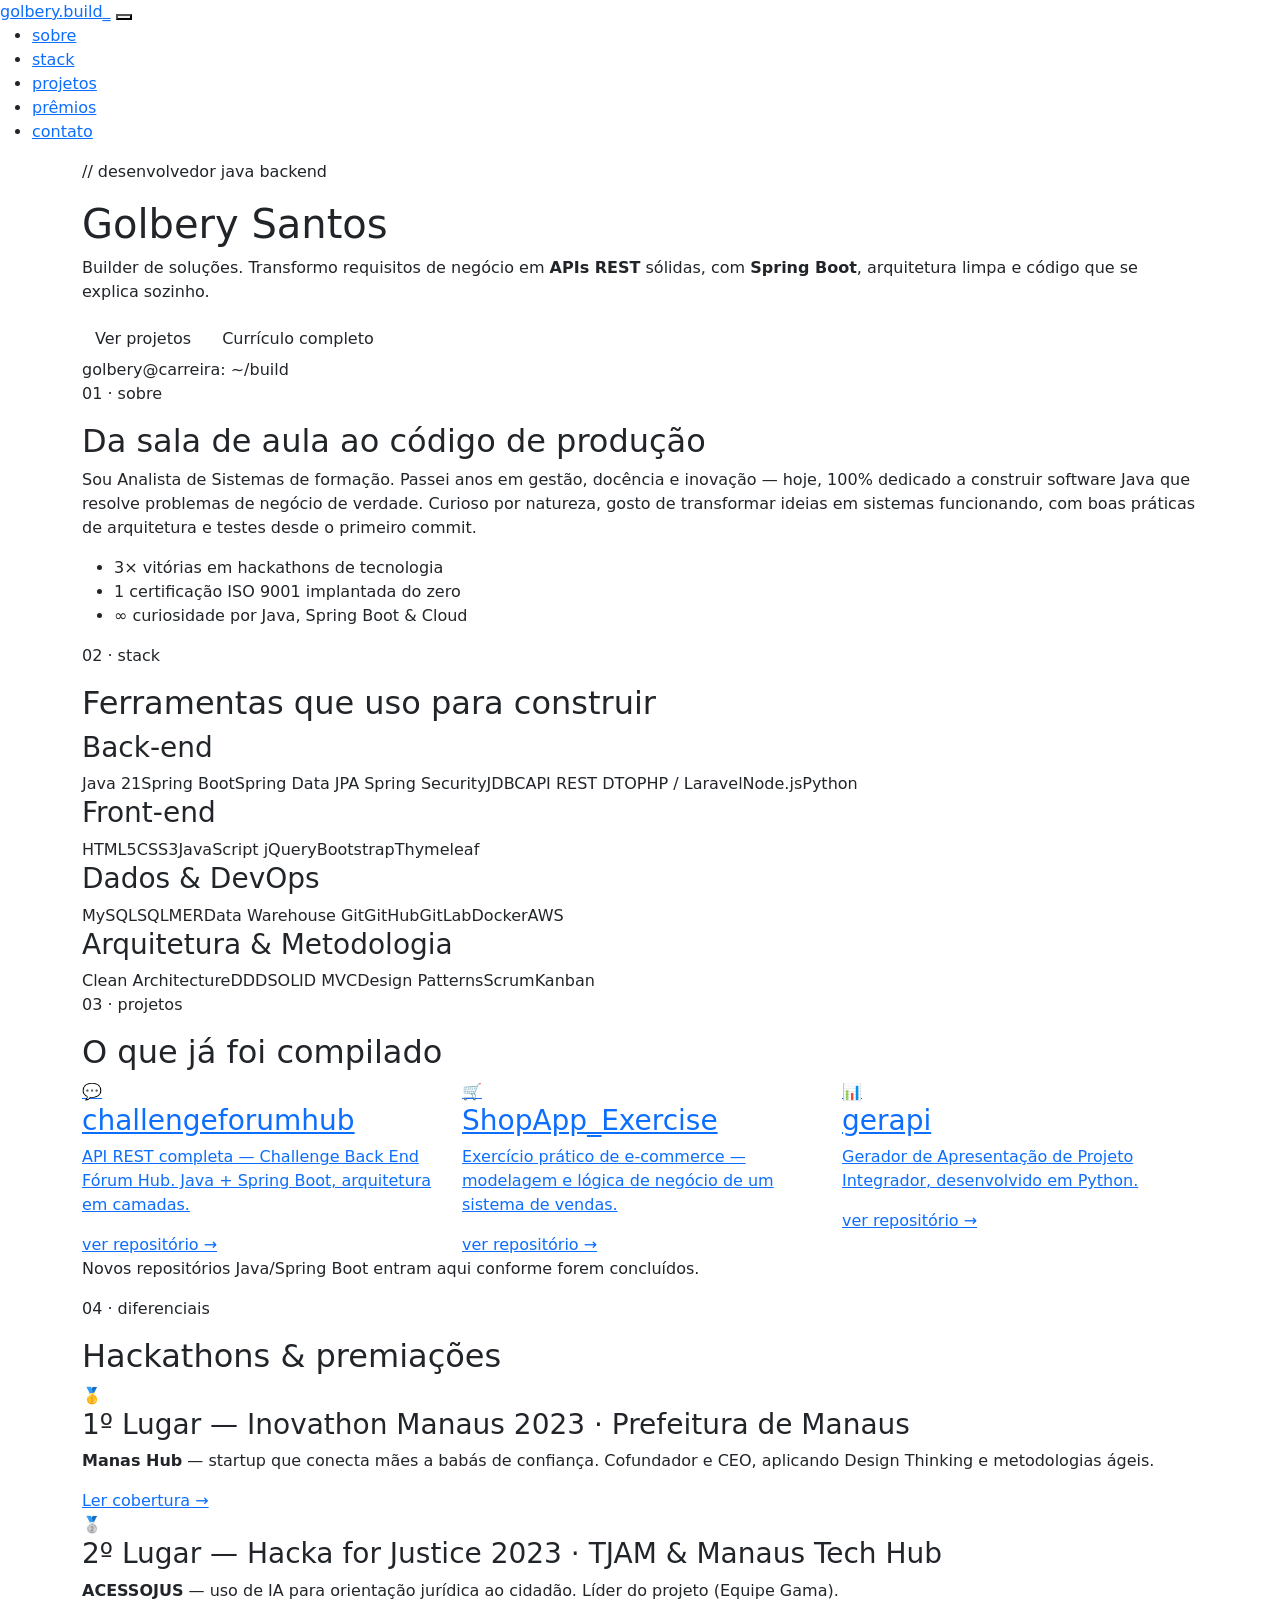
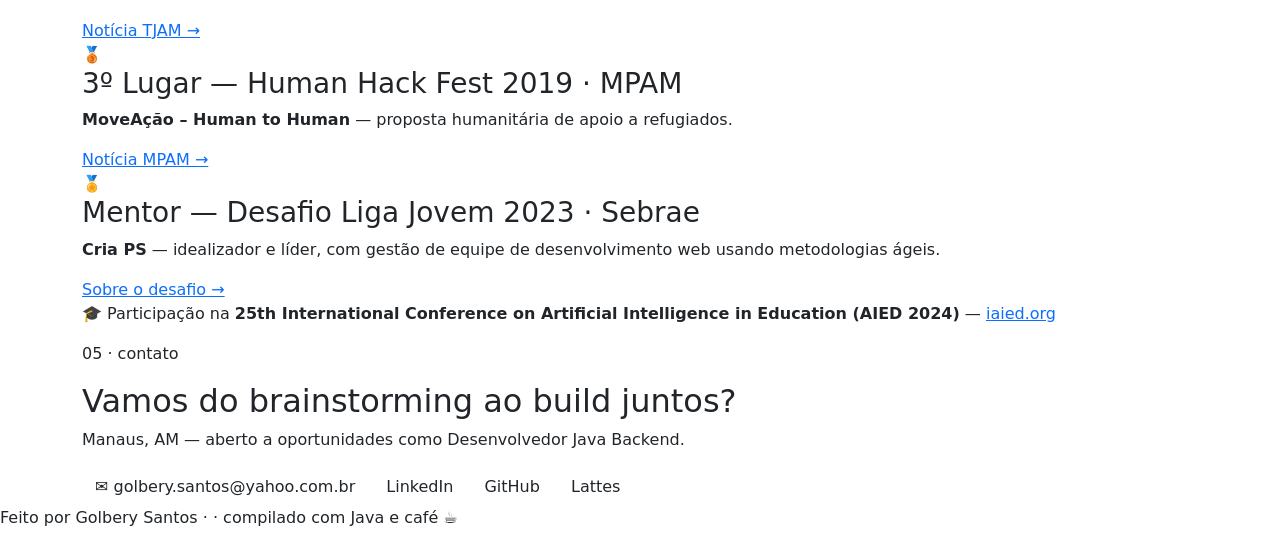
==== index.html @ abbe6d3f "feat: aprimoramento da  index" ====
<!DOCTYPE html>
<html lang="pt-BR">
<head>
<meta charset="UTF-8">
<meta name="viewport" content="width=device-width, initial-scale=1.0">
<title>Golbery Santos — Desenvolvedor Java Backend</title>
<meta name="description" content="Portfólio de Golbery Santos, Desenvolvedor Java Backend. Spring Boot, APIs REST, Clean Architecture, DDD.">

<!-- Fonts -->
<link rel="preconnect" href="https://fonts.googleapis.com">
<link rel="preconnect" href="https://fonts.gstatic.com" crossorigin>
<link href="https://fonts.googleapis.com/css2?family=JetBrains+Mono:wght@400;500;700;800&family=Inter:wght@400;500;600;700&display=swap" rel="stylesheet">

<!-- Bootstrap (grid + utilities) -->
<link href="https://cdn.jsdelivr.net/npm/bootstrap@5.3.8/dist/css/bootstrap.min.css" rel="stylesheet" integrity="sha384-sRIl4kxILFvY47J16cr9ZwB07vP4J8+LH7qKQnuqkuIAvNWLzeN8tE5YBujZqJLB" crossorigin="anonymous">

<!-- Estilo próprio -->
<link rel="stylesheet" href="static/css/style.css">
</head>
<body>

<!-- ===== NAV ===== -->
<nav class="site-nav" id="siteNav">
  <div class="nav-inner">
    <a href="#top" class="nav-brand">golbery<span class="dot">.</span>build<span class="cursor">_</span></a>
    <button class="nav-toggle" id="navToggle" aria-label="Abrir menu">
      <span></span><span></span><span></span>
    </button>
    <ul class="nav-links" id="navLinks">
      <li><a href="#sobre">sobre</a></li>
      <li><a href="#stack">stack</a></li>
      <li><a href="#projetos">projetos</a></li>
      <li><a href="#premios">prêmios</a></li>
      <li><a href="#contato" class="nav-cta">contato</a></li>
    </ul>
  </div>
</nav>

<!-- ===== HERO ===== -->
<header class="hero" id="top">
  <div class="blueprint-grid" aria-hidden="true"></div>
  <div class="container hero-inner">
    <div class="hero-text">
      <p class="eyebrow">// desenvolvedor java backend</p>
      <h1>Golbery Santos</h1>
      <p class="hero-sub">Builder de soluções. Transformo requisitos de negócio em <strong>APIs REST</strong> sólidas, com <strong>Spring Boot</strong>, arquitetura limpa e código que se explica sozinho.</p>
      <div class="hero-actions">
        <a href="#projetos" class="btn btn-accent">Ver projetos</a>
        <a href="README.md" class="btn btn-outline">Currículo completo</a>
      </div>
    </div>

    <div class="terminal" role="img" aria-label="Terminal simulando o build do currículo de Golbery">
      <div class="terminal-bar">
        <span class="tdot r"></span><span class="tdot y"></span><span class="tdot g"></span>
        <span class="terminal-title">golbery@carreira: ~/build</span>
      </div>
      <div class="terminal-body" id="terminalBody"></div>
    </div>
  </div>
</header>

<main>

  <!-- ===== SOBRE ===== -->
  <section class="section" id="sobre">
    <div class="container">
      <p class="section-label">01 · sobre</p>
      <h2 class="section-title">Da sala de aula ao <span class="accent">código de produção</span></h2>
      <div class="about-grid">
        <p class="about-text">
          Sou Analista de Sistemas de formação. Passei anos em gestão, docência e inovação — hoje, 100% dedicado a construir software Java que resolve problemas de negócio de verdade. Curioso por natureza, gosto de transformar ideias em sistemas funcionando, com boas práticas de arquitetura e testes desde o primeiro commit.
        </p>
        <ul class="about-facts">
          <li><span class="fact-num">3×</span> vitórias em hackathons de tecnologia</li>
          <li><span class="fact-num">1</span> certificação ISO 9001 implantada do zero</li>
          <li><span class="fact-num">∞</span> curiosidade por Java, Spring Boot &amp; Cloud</li>
        </ul>
      </div>
    </div>
  </section>

  <!-- ===== STACK ===== -->
  <section class="section section-alt" id="stack">
    <div class="container">
      <p class="section-label">02 · stack</p>
      <h2 class="section-title">Ferramentas que uso para <span class="accent">construir</span></h2>

      <div class="stack-group">
        <h3>Back-end</h3>
        <div class="chip-row">
          <span class="chip">Java 21</span><span class="chip">Spring Boot</span><span class="chip">Spring Data JPA</span>
          <span class="chip">Spring Security</span><span class="chip">JDBC</span><span class="chip">API REST</span>
          <span class="chip">DTO</span><span class="chip">PHP / Laravel</span><span class="chip">Node.js</span><span class="chip">Python</span>
        </div>
      </div>
      <div class="stack-group">
        <h3>Front-end</h3>
        <div class="chip-row">
          <span class="chip">HTML5</span><span class="chip">CSS3</span><span class="chip">JavaScript</span>
          <span class="chip">jQuery</span><span class="chip">Bootstrap</span><span class="chip">Thymeleaf</span>
        </div>
      </div>
      <div class="stack-group">
        <h3>Dados &amp; DevOps</h3>
        <div class="chip-row">
          <span class="chip">MySQL</span><span class="chip">SQL</span><span class="chip">MER</span><span class="chip">Data Warehouse</span>
          <span class="chip">Git</span><span class="chip">GitHub</span><span class="chip">GitLab</span><span class="chip">Docker</span><span class="chip">AWS</span>
        </div>
      </div>
      <div class="stack-group">
        <h3>Arquitetura &amp; Metodologia</h3>
        <div class="chip-row">
          <span class="chip">Clean Architecture</span><span class="chip">DDD</span><span class="chip">SOLID</span>
          <span class="chip">MVC</span><span class="chip">Design Patterns</span><span class="chip">Scrum</span><span class="chip">Kanban</span>
        </div>
      </div>
    </div>
  </section>

  <!-- ===== PROJETOS ===== -->
  <section class="section" id="projetos">
    <div class="container">
      <p class="section-label">03 · projetos</p>
      <h2 class="section-title">O que já foi <span class="accent">compilado</span></h2>

      <div class="row g-4">
        <div class="col-md-4">
          <a class="project-card" href="https://github.com/golberysantos/challengeforumhub" target="_blank" rel="noopener">
            <span class="project-icon">💬</span>
            <h3>challengeforumhub</h3>
            <p>API REST completa — Challenge Back End Fórum Hub. Java + Spring Boot, arquitetura em camadas.</p>
            <span class="project-link">ver repositório →</span>
          </a>
        </div>
        <div class="col-md-4">
          <a class="project-card" href="https://github.com/golberysantos/ShopApp_Exercise" target="_blank" rel="noopener">
            <span class="project-icon">🛒</span>
            <h3>ShopApp_Exercise</h3>
            <p>Exercício prático de e-commerce — modelagem e lógica de negócio de um sistema de vendas.</p>
            <span class="project-link">ver repositório →</span>
          </a>
        </div>
        <div class="col-md-4">
          <a class="project-card" href="https://github.com/golberysantos/gerapi" target="_blank" rel="noopener">
            <span class="project-icon">📊</span>
            <h3>gerapi</h3>
            <p>Gerador de Apresentação de Projeto Integrador, desenvolvido em Python.</p>
            <span class="project-link">ver repositório →</span>
          </a>
        </div>
      </div>
      <p class="section-note">Novos repositórios Java/Spring Boot entram aqui conforme forem concluídos.</p>
    </div>
  </section>

  <!-- ===== PRÊMIOS ===== -->
  <section class="section section-alt" id="premios">
    <div class="container">
      <p class="section-label">04 · diferenciais</p>
      <h2 class="section-title">Hackathons &amp; <span class="accent">premiações</span></h2>

      <div class="awards">
        <div class="award">
          <span class="medal">🥇</span>
          <div>
            <h3>1º Lugar — Inovathon Manaus 2023 <span class="award-org">· Prefeitura de Manaus</span></h3>
            <p><strong>Manas Hub</strong> — startup que conecta mães a babás de confiança. Cofundador e CEO, aplicando Design Thinking e metodologias ágeis.</p>
            <a href="https://www.portalmarcossantos.com.br/2023/07/24/app-de-babas-vence-inovathon-manaus-2023/" target="_blank" rel="noopener">Ler cobertura →</a>
          </div>
        </div>
        <div class="award">
          <span class="medal">🥈</span>
          <div>
            <h3>2º Lugar — Hacka for Justice 2023 <span class="award-org">· TJAM &amp; Manaus Tech Hub</span></h3>
            <p><strong>ACESSOJUS</strong> — uso de IA para orientação jurídica ao cidadão. Líder do projeto (Equipe Gama).</p>
            <a href="https://www.tjam.jus.br/index.php/menu/sala-de-imprensa/9443-tjam-faz-entrega-de-premiacoes-do-hackaton-a-equipes-vencedoras-de-maratona-tecnologica-realizada-no-projeto-trilha-da-inovacao" target="_blank" rel="noopener">Notícia TJAM →</a>
          </div>
        </div>
        <div class="award">
          <span class="medal">🥉</span>
          <div>
            <h3>3º Lugar — Human Hack Fest 2019 <span class="award-org">· MPAM</span></h3>
            <p><strong>MoveAção – Human to Human</strong> — proposta humanitária de apoio a refugiados.</p>
            <a href="https://mpam.mp.br/comunicacao/noticias/mpam-encerra-human-hack-fest-2019-com-propostas-humanitarias-para-refugiados" target="_blank" rel="noopener">Notícia MPAM →</a>
          </div>
        </div>
        <div class="award">
          <span class="medal">🏅</span>
          <div>
            <h3>Mentor — Desafio Liga Jovem 2023 <span class="award-org">· Sebrae</span></h3>
            <p><strong>Cria PS</strong> — idealizador e líder, com gestão de equipe de desenvolvimento web usando metodologias ágeis.</p>
            <a href="https://www.desafioligajovem.com.br/edicao-2023/" target="_blank" rel="noopener">Sobre o desafio →</a>
          </div>
        </div>
      </div>

      <p class="section-note">🎓 Participação na <strong>25th International Conference on Artificial Intelligence in Education (AIED 2024)</strong> — <a href="https://iaied.org/" target="_blank" rel="noopener">iaied.org</a></p>
    </div>
  </section>

  <!-- ===== CONTATO ===== -->
  <section class="section contact" id="contato">
    <div class="container">
      <p class="section-label">05 · contato</p>
      <h2 class="section-title">Vamos do brainstorming ao <span class="accent">build</span> juntos?</h2>
      <p class="contact-sub">Manaus, AM — aberto a oportunidades como Desenvolvedor Java Backend.</p>
      <div class="contact-links">
        <a href="mailto:golbery.santos@yahoo.com.br" class="btn btn-accent">✉️ golbery.santos@yahoo.com.br</a>
        <a href="https://www.linkedin.com/in/golbery" target="_blank" rel="noopener" class="btn btn-outline">LinkedIn</a>
        <a href="https://github.com/golberysantos" target="_blank" rel="noopener" class="btn btn-outline">GitHub</a>
        <a href="http://lattes.cnpq.br/4342537559814310" target="_blank" rel="noopener" class="btn btn-outline">Lattes</a>
      </div>
    </div>
  </section>

</main>

<footer class="site-footer">
  <p>Feito por Golbery Santos &middot; <span id="year"></span> &middot; compilado com <span class="accent">Java</span> e café ☕</p>
</footer>

<script src="https://cdn.jsdelivr.net/npm/bootstrap@5.3.8/dist/js/bootstrap.bundle.min.js" integrity="sha384-FKyoEForCGlyvwx9Hj09JcYn3nv7wiPVlz7YYwJrWVcXK/BmnVDxM+D2scQbITxI" crossorigin="anonymous"></script>
<script src="static/js/main.js"></script>
</body>
</html>
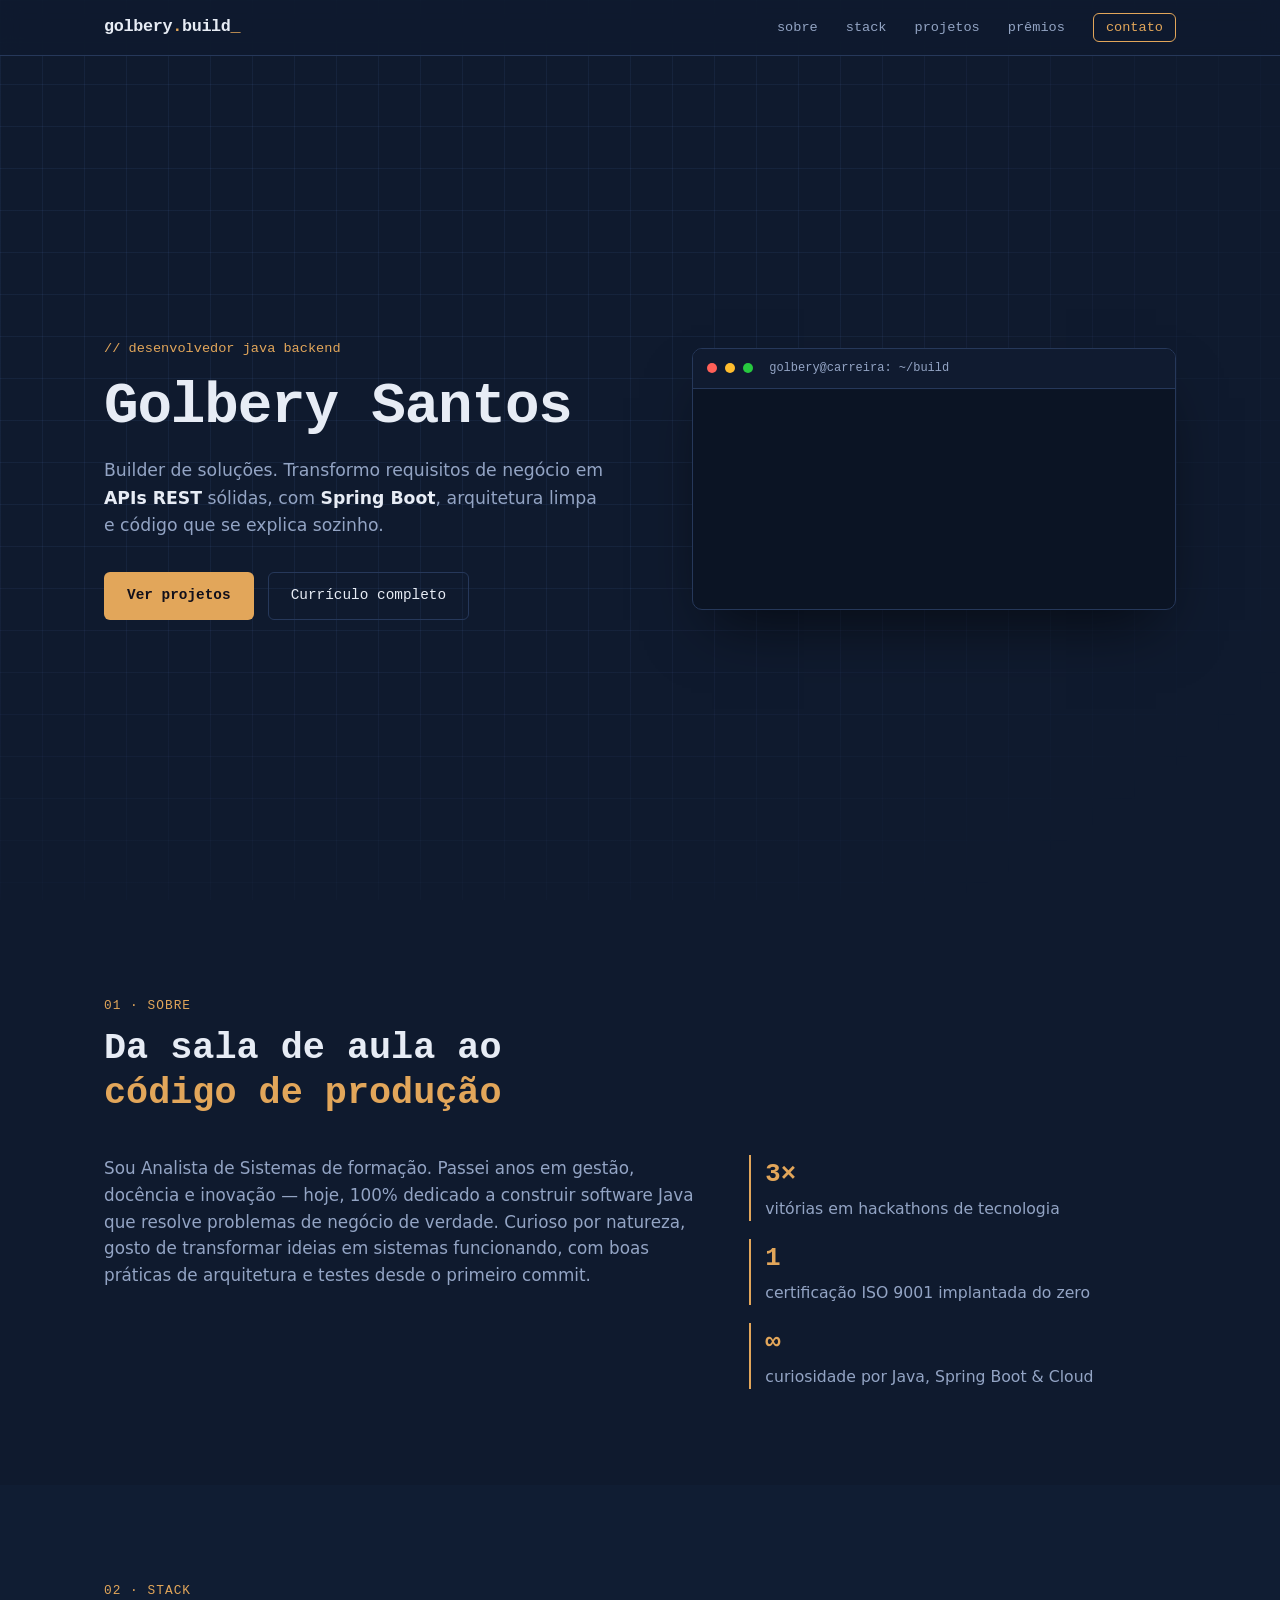
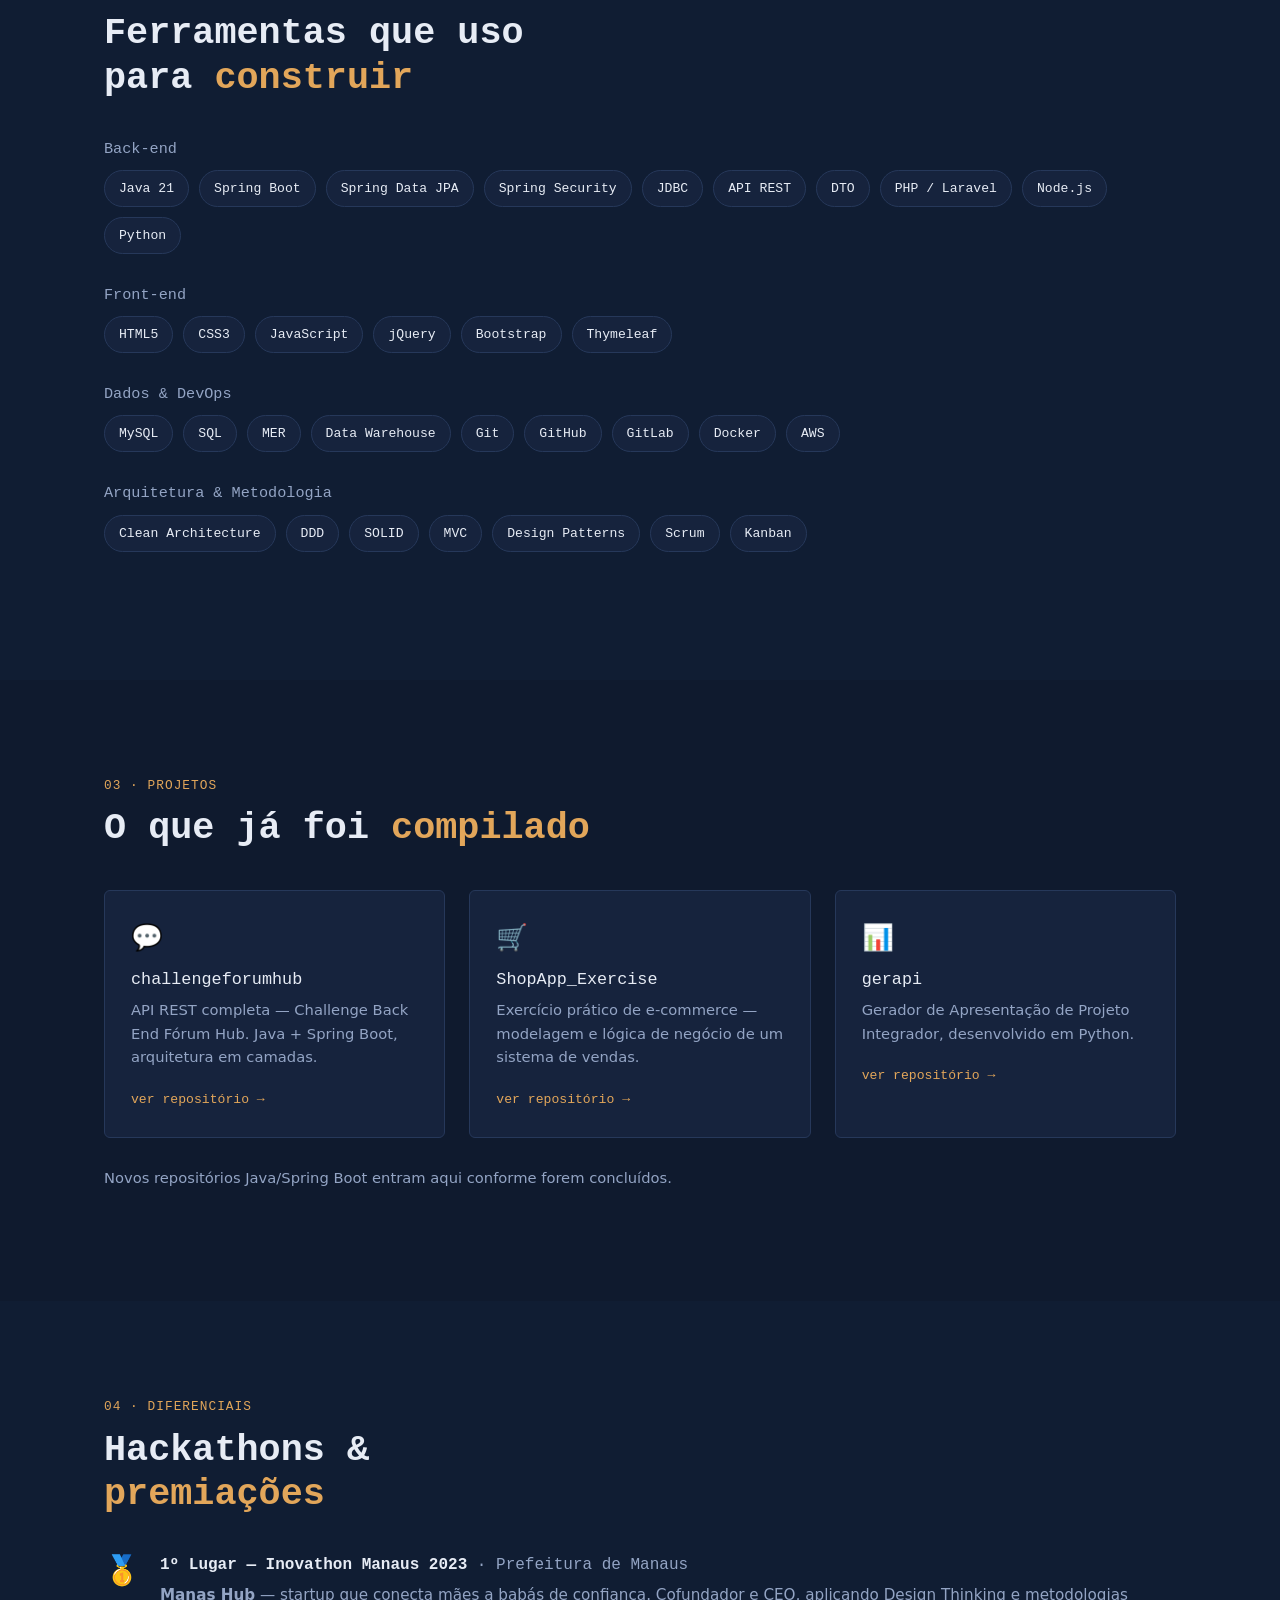
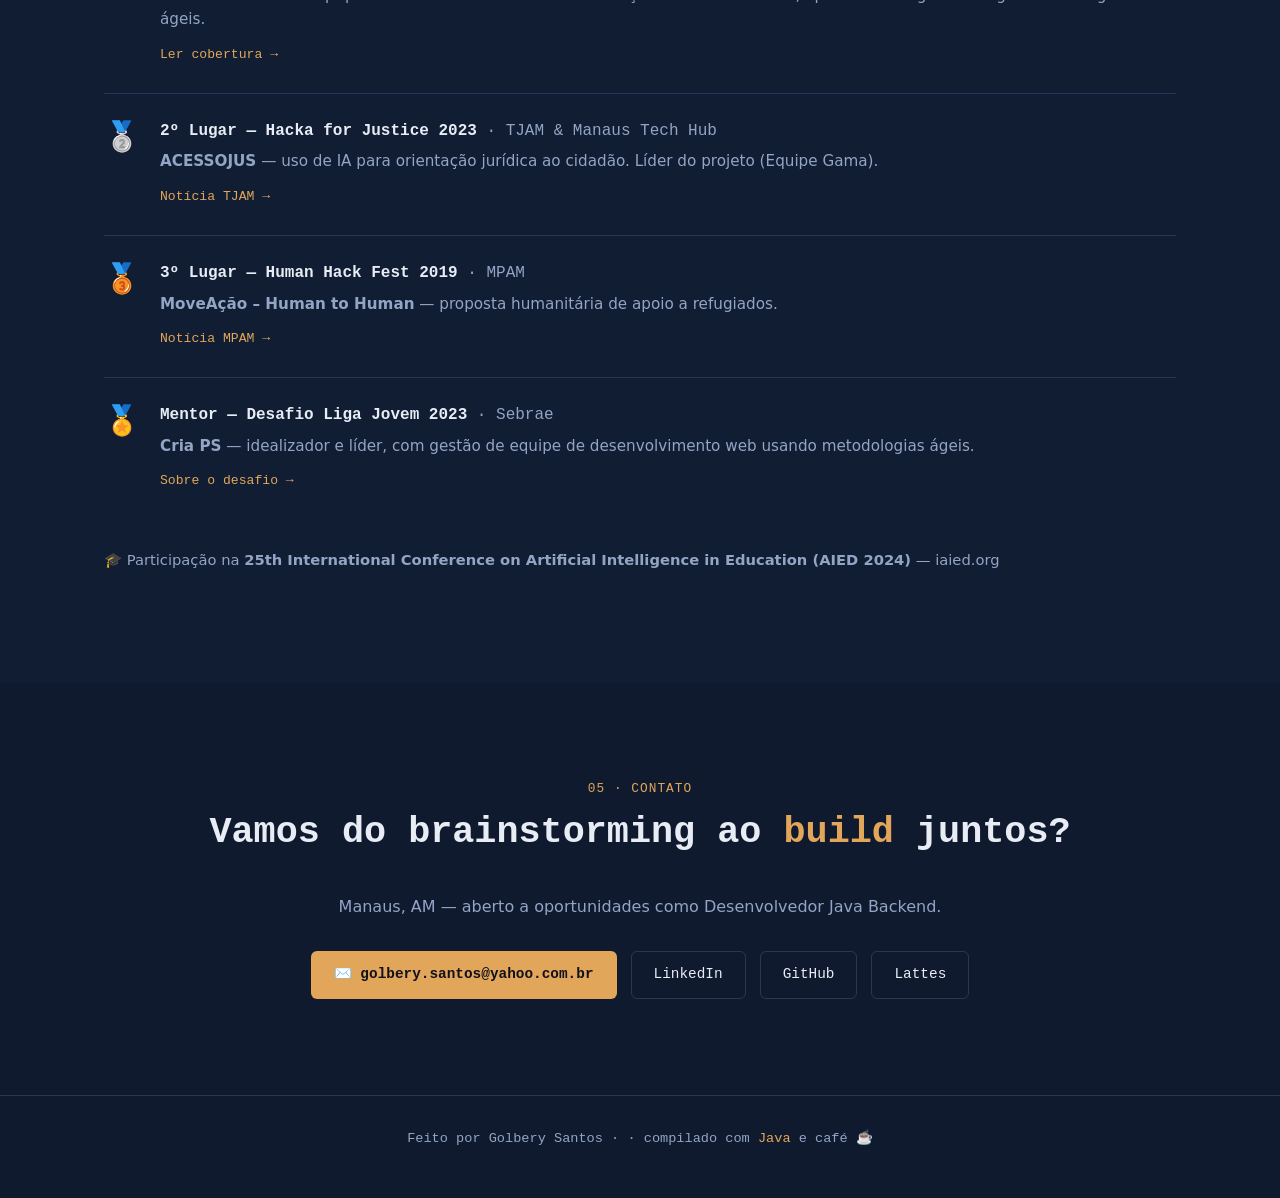
==== commit 7563a41f: "feat: aprimoramento da  index" ====
--- a/index.html
+++ b/index.html
@@ -12,7 +12,7 @@
 <link href="https://fonts.googleapis.com/css2?family=JetBrains+Mono:wght@400;500;700;800&family=Inter:wght@400;500;600;700&display=swap" rel="stylesheet">
 
 <!-- Bootstrap (grid + utilities) -->
-<link href="https://cdn.jsdelivr.net/npm/bootstrap@5.3.8/dist/css/bootstrap.min.css" rel="stylesheet" integrity="sha384-sRIl4kxILFvY47J16cr9ZwB07vP4J8+LH7qKQnuqkuIAvNWLzeN8tE5YBujZqJLB" crossorigin="anonymous">
+<link href="static/css/bootstrap/bootstrap.min.css" rel="stylesheet">
 
 <!-- Estilo próprio -->
 <link rel="stylesheet" href="static/css/style.css">
@@ -220,7 +220,7 @@
   <p>Feito por Golbery Santos &middot; <span id="year"></span> &middot; compilado com <span class="accent">Java</span> e café ☕</p>
 </footer>
 
-<script src="https://cdn.jsdelivr.net/npm/bootstrap@5.3.8/dist/js/bootstrap.bundle.min.js" integrity="sha384-FKyoEForCGlyvwx9Hj09JcYn3nv7wiPVlz7YYwJrWVcXK/BmnVDxM+D2scQbITxI" crossorigin="anonymous"></script>
+<script src="static/js/bootstrap/bootstrap.bundle.min.js"></script>
 <script src="static/js/main.js"></script>
 </body>
 </html>
--- a/static/css/style.css
+++ b/static/css/style.css
@@ -0,0 +1,391 @@
+/* ===================================================
+   GOLBERY.BUILD — design tokens
+   Conceito: planta de arquitetura (blueprint) + terminal de build
+   =================================================== */
+:root{
+  --bg: #0F1A2E;
+  --bg-alt: #101d33;
+  --card: #16233D;
+  --card-border: #26385A;
+  --grid-line: rgba(122, 162, 255, 0.07);
+  --text: #E7ECF5;
+  --text-muted: #93A4C4;
+  --accent: #E2A65A;
+  --accent-strong: #F0B96E;
+  --accent-soft: rgba(226, 166, 90, 0.14);
+  --mint: #6FCF97;
+  --font-display: 'JetBrains Mono', ui-monospace, monospace;
+  --font-body: 'Inter', system-ui, sans-serif;
+  --radius: 6px;
+}
+
+*{ box-sizing: border-box; }
+
+html{ scroll-behavior: smooth; }
+
+body{
+  background: var(--bg);
+  color: var(--text);
+  font-family: var(--font-body);
+  margin: 0;
+  line-height: 1.6;
+}
+
+.container{
+  max-width: 1120px;
+  margin: 0 auto;
+  padding: 0 24px;
+}
+
+a{ color: inherit; text-decoration: none; }
+
+.accent{ color: var(--accent); }
+
+/* ============ NAV ============ */
+.site-nav{
+  position: fixed;
+  top: 0; left: 0; right: 0;
+  z-index: 100;
+  background: rgba(15, 26, 46, 0.85);
+  backdrop-filter: blur(10px);
+  border-bottom: 1px solid var(--card-border);
+}
+.nav-inner{
+  max-width: 1120px;
+  margin: 0 auto;
+  padding: 14px 24px;
+  display: flex;
+  align-items: center;
+  justify-content: space-between;
+}
+.nav-brand{
+  font-family: var(--font-display);
+  font-weight: 700;
+  font-size: 1.05rem;
+  letter-spacing: -0.02em;
+}
+.nav-brand .dot{ color: var(--accent); }
+.cursor{
+  color: var(--accent);
+  animation: blink 1.1s steps(2) infinite;
+}
+@keyframes blink{ 50%{ opacity: 0; } }
+
+.nav-links{
+  display: flex;
+  gap: 28px;
+  list-style: none;
+  margin: 0; padding: 0;
+  font-family: var(--font-display);
+  font-size: 0.85rem;
+  align-items: center;
+}
+.nav-links a{ color: var(--text-muted); transition: color .15s; }
+.nav-links a:hover, .nav-links a:focus-visible{ color: var(--accent); }
+.nav-cta{
+  border: 1px solid var(--accent);
+  border-radius: var(--radius);
+  padding: 6px 12px !important;
+  color: var(--accent) !important;
+}
+.nav-cta:hover{ background: var(--accent-soft); }
+
+.nav-toggle{
+  display: none;
+  flex-direction: column;
+  gap: 5px;
+  background: none;
+  border: none;
+  cursor: pointer;
+  padding: 6px;
+}
+.nav-toggle span{
+  width: 22px; height: 2px; background: var(--text);
+}
+
+/* ============ HERO ============ */
+.hero{
+  position: relative;
+  min-height: 100vh;
+  display: flex;
+  align-items: center;
+  padding-top: 90px;
+  overflow: hidden;
+}
+.blueprint-grid{
+  position: absolute; inset: 0;
+  background-image:
+    linear-gradient(var(--grid-line) 1px, transparent 1px),
+    linear-gradient(90deg, var(--grid-line) 1px, transparent 1px);
+  background-size: 42px 42px;
+  mask-image: radial-gradient(ellipse at 30% 30%, black 40%, transparent 85%);
+}
+.hero-inner{
+  position: relative;
+  display: grid;
+  grid-template-columns: 1.1fr 1fr;
+  gap: 56px;
+  align-items: center;
+  padding: 48px 24px 80px;
+}
+.eyebrow{
+  font-family: var(--font-display);
+  color: var(--accent);
+  font-size: 0.85rem;
+  margin: 0 0 12px;
+}
+.hero-text h1{
+  font-family: var(--font-display);
+  font-size: clamp(2.4rem, 5vw, 3.6rem);
+  font-weight: 800;
+  margin: 0 0 16px;
+  letter-spacing: -0.02em;
+}
+.hero-sub{
+  color: var(--text-muted);
+  font-size: 1.08rem;
+  max-width: 46ch;
+  margin: 0 0 32px;
+}
+.hero-sub strong{ color: var(--text); }
+.hero-actions{ display: flex; gap: 14px; flex-wrap: wrap; }
+
+.btn{
+  display: inline-block;
+  font-family: var(--font-display);
+  font-size: 0.9rem;
+  padding: 12px 22px;
+  border-radius: var(--radius);
+  border: 1px solid transparent;
+  transition: transform .15s, background .15s, border-color .15s;
+}
+.btn:hover{ transform: translateY(-2px); }
+.btn-accent{
+  background: var(--accent);
+  color: #12101B;
+  font-weight: 700;
+}
+.btn-accent:hover{ background: var(--accent-strong); color: #12101B; }
+.btn-outline{
+  border-color: var(--card-border);
+  color: var(--text);
+}
+.btn-outline:hover{ border-color: var(--accent); color: var(--accent); }
+
+/* Terminal */
+.terminal{
+  background: #0B1424;
+  border: 1px solid var(--card-border);
+  border-radius: 10px;
+  overflow: hidden;
+  box-shadow: 0 30px 60px -20px rgba(0,0,0,0.6);
+}
+.terminal-bar{
+  background: #101B30;
+  padding: 10px 14px;
+  display: flex;
+  align-items: center;
+  gap: 8px;
+  border-bottom: 1px solid var(--card-border);
+}
+.tdot{ width: 10px; height: 10px; border-radius: 50%; display: inline-block; }
+.tdot.r{ background: #FF6058; }
+.tdot.y{ background: #FFBD2E; }
+.tdot.g{ background: #27C93F; }
+.terminal-title{
+  font-family: var(--font-display);
+  font-size: 0.75rem;
+  color: var(--text-muted);
+  margin-left: 8px;
+}
+.terminal-body{
+  font-family: var(--font-display);
+  font-size: 0.85rem;
+  padding: 20px;
+  min-height: 220px;
+  white-space: pre-wrap;
+  line-height: 1.65;
+}
+.terminal-body .line-success{ color: var(--mint); }
+.terminal-body .line-cmd{ color: var(--accent); }
+.terminal-body .line-muted{ color: var(--text-muted); }
+
+/* ============ SECTIONS ============ */
+.section{ padding: 96px 0; }
+.section-alt{ background: var(--bg-alt); }
+.section-label{
+  font-family: var(--font-display);
+  color: var(--accent);
+  font-size: 0.8rem;
+  margin: 0 0 10px;
+  text-transform: uppercase;
+  letter-spacing: 0.08em;
+}
+.section-title{
+  font-family: var(--font-display);
+  font-size: clamp(1.6rem, 3.4vw, 2.3rem);
+  font-weight: 700;
+  margin: 0 0 40px;
+  max-width: 22ch;
+}
+.section-note{
+  margin-top: 28px;
+  color: var(--text-muted);
+  font-size: 0.92rem;
+}
+
+/* Sobre */
+.about-grid{
+  display: grid;
+  grid-template-columns: 1.4fr 1fr;
+  gap: 48px;
+  align-items: start;
+}
+.about-text{ font-size: 1.05rem; color: var(--text-muted); }
+.about-facts{
+  list-style: none;
+  margin: 0; padding: 0;
+  display: flex;
+  flex-direction: column;
+  gap: 18px;
+}
+.about-facts li{
+  font-size: 0.98rem;
+  color: var(--text-muted);
+  border-left: 2px solid var(--accent);
+  padding-left: 14px;
+}
+.fact-num{
+  display: block;
+  font-family: var(--font-display);
+  font-size: 1.6rem;
+  color: var(--accent);
+  font-weight: 700;
+}
+
+/* Stack */
+.stack-group{ margin-bottom: 32px; }
+.stack-group h3{
+  font-family: var(--font-display);
+  font-size: 0.95rem;
+  color: var(--text-muted);
+  margin: 0 0 12px;
+  font-weight: 500;
+}
+.chip-row{ display: flex; flex-wrap: wrap; gap: 10px; }
+.chip{
+  font-family: var(--font-display);
+  font-size: 0.82rem;
+  padding: 7px 14px;
+  border: 1px solid var(--card-border);
+  border-radius: 999px;
+  color: var(--text);
+  background: var(--card);
+}
+
+/* Projetos */
+.project-card{
+  display: block;
+  background: var(--card);
+  border: 1px solid var(--card-border);
+  border-radius: var(--radius);
+  padding: 26px;
+  height: 100%;
+  transition: border-color .15s, transform .15s;
+}
+.project-card:hover{
+  border-color: var(--accent);
+  transform: translateY(-4px);
+}
+.project-icon{ font-size: 1.6rem; }
+.project-card h3{
+  font-family: var(--font-display);
+  font-size: 1.05rem;
+  margin: 12px 0 8px;
+}
+.project-card p{
+  color: var(--text-muted);
+  font-size: 0.92rem;
+  margin: 0 0 16px;
+}
+.project-link{
+  font-family: var(--font-display);
+  font-size: 0.82rem;
+  color: var(--accent);
+}
+
+/* Prêmios */
+.awards{ display: flex; flex-direction: column; gap: 28px; }
+.award{
+  display: flex;
+  gap: 20px;
+  align-items: flex-start;
+  border-bottom: 1px solid var(--card-border);
+  padding-bottom: 28px;
+}
+.award:last-child{ border-bottom: none; }
+.medal{ font-size: 1.8rem; line-height: 1; }
+.award h3{
+  font-family: var(--font-display);
+  font-size: 1rem;
+  margin: 0 0 8px;
+  font-weight: 600;
+}
+.award-org{ color: var(--text-muted); font-weight: 400; }
+.award p{ color: var(--text-muted); margin: 0 0 8px; font-size: 0.95rem; }
+.award a{ color: var(--accent); font-family: var(--font-display); font-size: 0.82rem; }
+
+/* Contato */
+.contact{ text-align: center; }
+.contact .section-title{ max-width: none; margin-left: auto; margin-right: auto; }
+.contact-sub{ color: var(--text-muted); margin-bottom: 32px; }
+.contact-links{
+  display: flex;
+  flex-wrap: wrap;
+  justify-content: center;
+  gap: 14px;
+}
+
+/* Footer */
+.site-footer{
+  text-align: center;
+  padding: 32px 24px;
+  color: var(--text-muted);
+  font-size: 0.85rem;
+  font-family: var(--font-display);
+  border-top: 1px solid var(--card-border);
+}
+
+/* Focus visibility */
+a:focus-visible, button:focus-visible{
+  outline: 2px solid var(--accent);
+  outline-offset: 3px;
+}
+
+/* Reduced motion */
+@media (prefers-reduced-motion: reduce){
+  html{ scroll-behavior: auto; }
+  .cursor{ animation: none; }
+  .btn:hover, .project-card:hover{ transform: none; }
+}
+
+/* ============ RESPONSIVE ============ */
+@media (max-width: 900px){
+  .hero-inner{ grid-template-columns: 1fr; padding-top: 24px; }
+  .about-grid{ grid-template-columns: 1fr; }
+}
+
+@media (max-width: 720px){
+  .nav-links{
+    position: absolute;
+    top: 100%; left: 0; right: 0;
+    background: var(--bg);
+    flex-direction: column;
+    align-items: flex-start;
+    padding: 20px 24px 28px;
+    border-bottom: 1px solid var(--card-border);
+    display: none;
+  }
+  .nav-links.open{ display: flex; }
+  .nav-toggle{ display: flex; }
+}
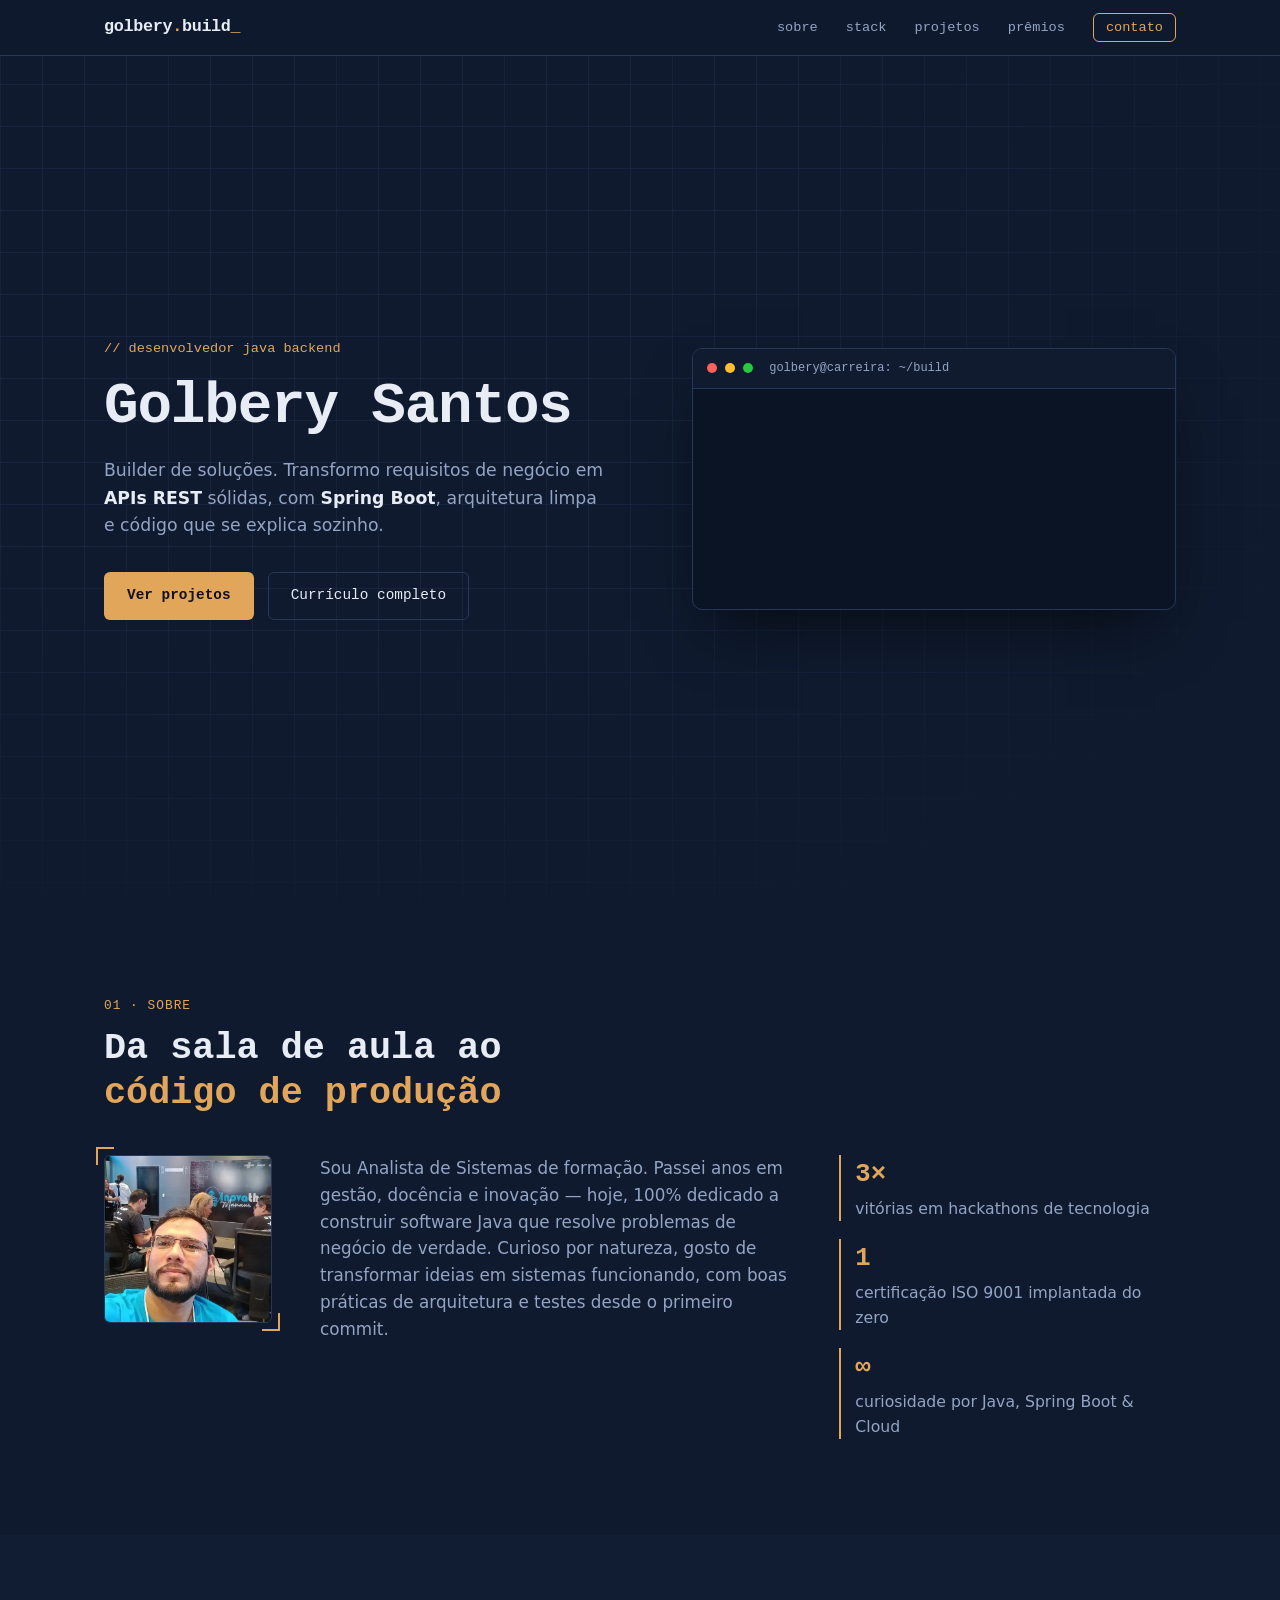
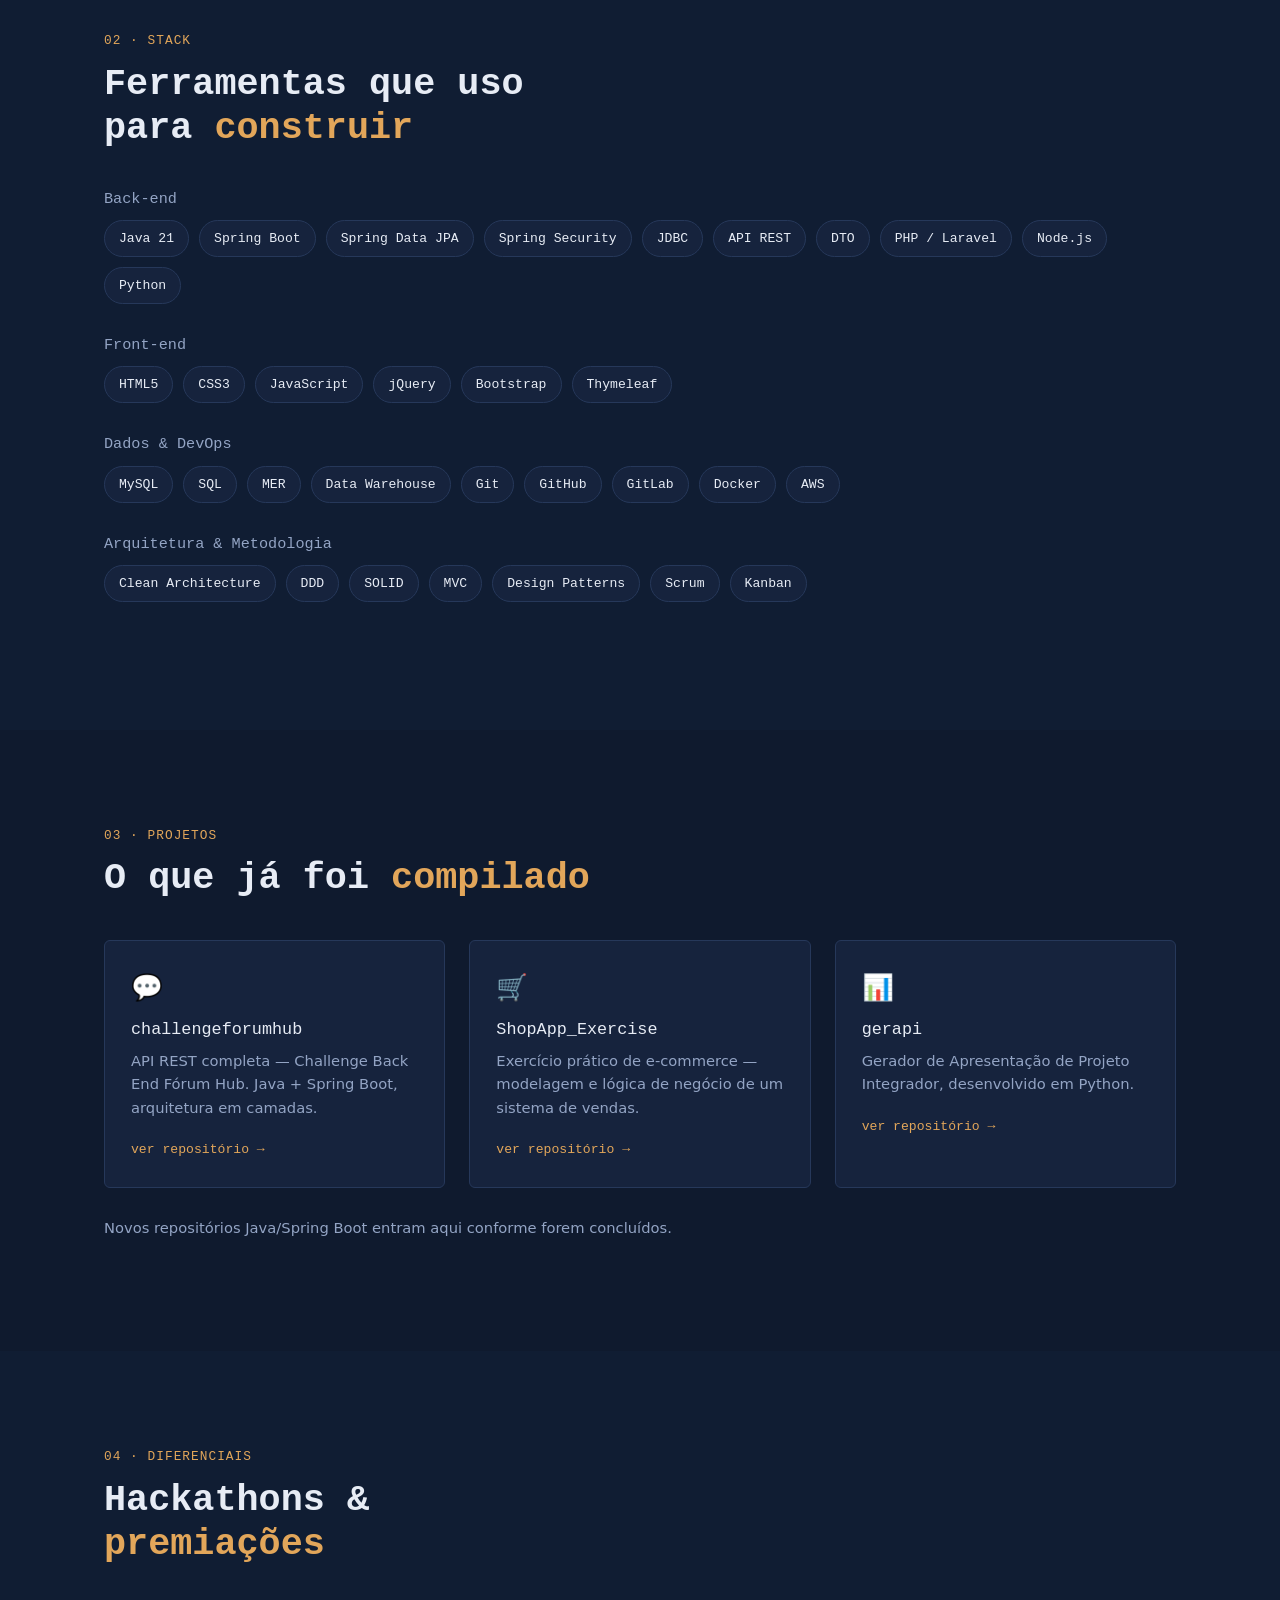
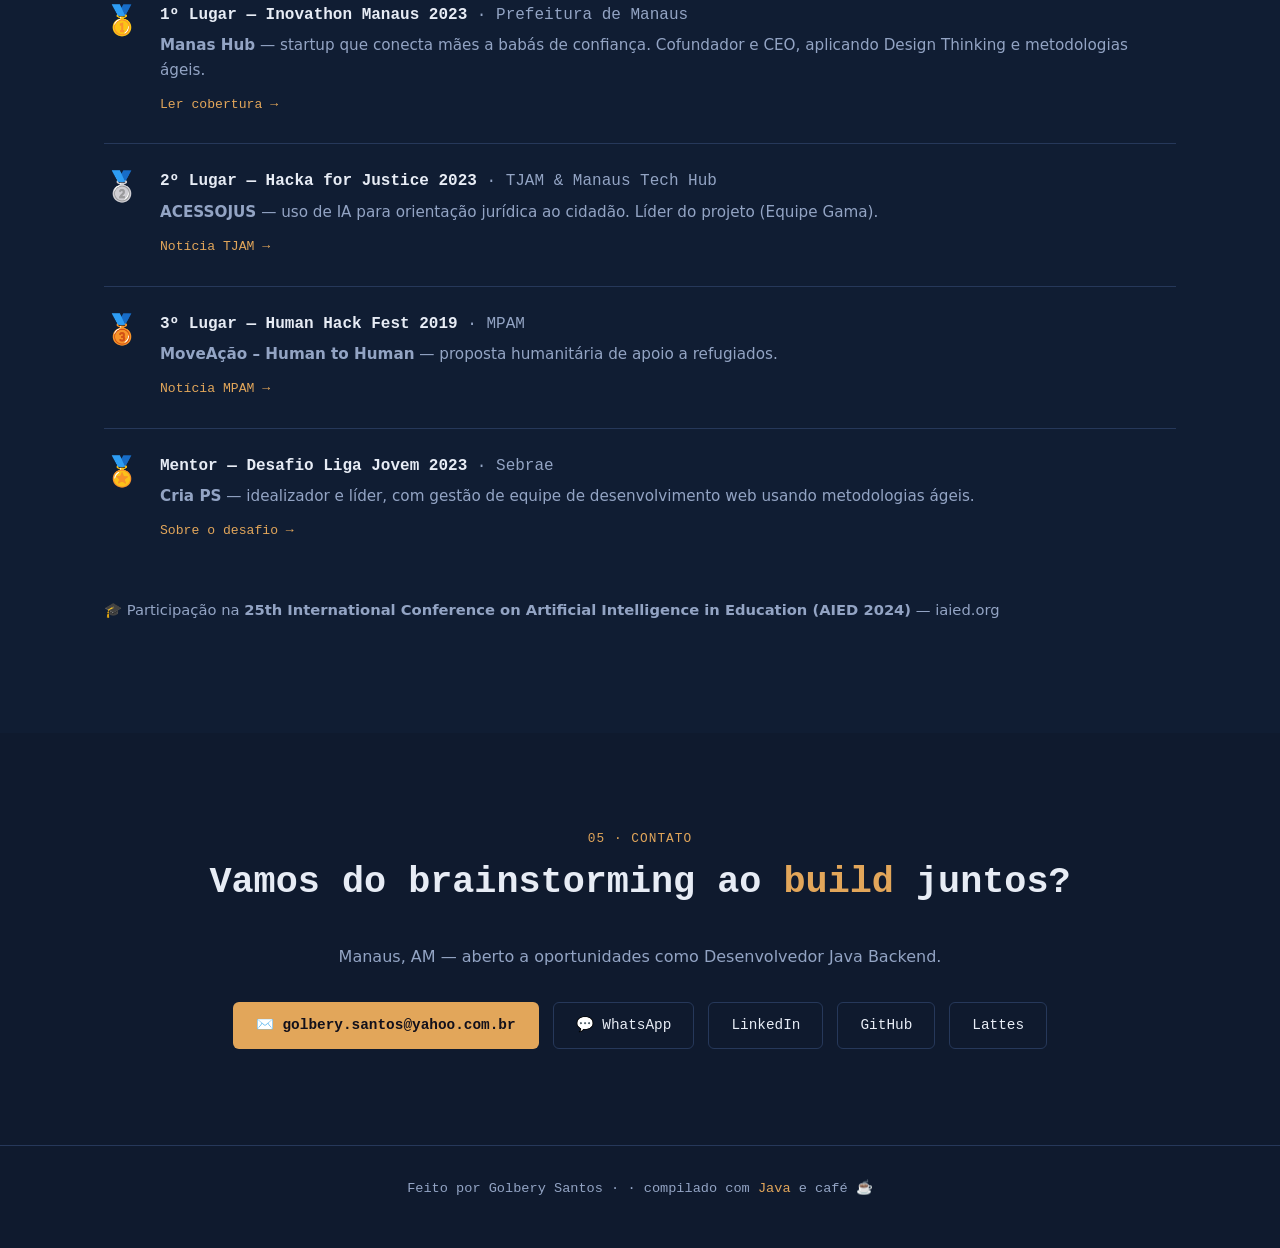
==== commit f29e72bb: "feat: Identidade visual & metadados" ====
--- a/index.html
+++ b/index.html
@@ -5,6 +5,11 @@
 <meta name="viewport" content="width=device-width, initial-scale=1.0">
 <title>Golbery Santos — Desenvolvedor Java Backend</title>
 <meta name="description" content="Portfólio de Golbery Santos, Desenvolvedor Java Backend. Spring Boot, APIs REST, Clean Architecture, DDD.">
+
+<!-- Favicon -->
+<link rel="icon" type="image/svg+xml" href="static/img/favicon.svg">
+<link rel="icon" type="image/png" sizes="32x32" href="static/img/favicon-32.png">
+<link rel="apple-touch-icon" href="static/img/apple-touch-icon.png">
 
 <!-- Fonts -->
 <link rel="preconnect" href="https://fonts.googleapis.com">
@@ -68,6 +73,9 @@
       <p class="section-label">01 · sobre</p>
       <h2 class="section-title">Da sala de aula ao <span class="accent">código de produção</span></h2>
       <div class="about-grid">
+        <div class="about-photo-wrap">
+          <img src="static/img/perfilgolbery.jpg" alt="Foto de Golbery Santos" class="about-photo">
+        </div>
         <p class="about-text">
           Sou Analista de Sistemas de formação. Passei anos em gestão, docência e inovação — hoje, 100% dedicado a construir software Java que resolve problemas de negócio de verdade. Curioso por natureza, gosto de transformar ideias em sistemas funcionando, com boas práticas de arquitetura e testes desde o primeiro commit.
         </p>
@@ -207,6 +215,7 @@
       <p class="contact-sub">Manaus, AM — aberto a oportunidades como Desenvolvedor Java Backend.</p>
       <div class="contact-links">
         <a href="mailto:golbery.santos@yahoo.com.br" class="btn btn-accent">✉️ golbery.santos@yahoo.com.br</a>
+        <a href="https://wa.me/5592991147485" target="_blank" rel="noopener" class="btn btn-outline">💬 WhatsApp</a>
         <a href="https://www.linkedin.com/in/golbery" target="_blank" rel="noopener" class="btn btn-outline">LinkedIn</a>
         <a href="https://github.com/golberysantos" target="_blank" rel="noopener" class="btn btn-outline">GitHub</a>
         <a href="http://lattes.cnpq.br/4342537559814310" target="_blank" rel="noopener" class="btn btn-outline">Lattes</a>
--- a/static/css/style.css
+++ b/static/css/style.css
@@ -237,9 +237,37 @@
 /* Sobre */
 .about-grid{
   display: grid;
-  grid-template-columns: 1.4fr 1fr;
+  grid-template-columns: auto 1.4fr 1fr;
   gap: 48px;
   align-items: start;
+}
+.about-photo-wrap{
+  position: relative;
+  width: 168px;
+}
+.about-photo{
+  width: 168px;
+  height: 168px;
+  object-fit: cover;
+  border-radius: var(--radius);
+  border: 1px solid var(--card-border);
+  display: block;
+}
+.about-photo-wrap::before,
+.about-photo-wrap::after{
+  content: "";
+  position: absolute;
+  width: 18px; height: 18px;
+  border-color: var(--accent);
+  border-style: solid;
+}
+.about-photo-wrap::before{
+  top: -8px; left: -8px;
+  border-width: 2px 0 0 2px;
+}
+.about-photo-wrap::after{
+  bottom: -8px; right: -8px;
+  border-width: 0 2px 2px 0;
 }
 .about-text{ font-size: 1.05rem; color: var(--text-muted); }
 .about-facts{
@@ -373,6 +401,8 @@
 @media (max-width: 900px){
   .hero-inner{ grid-template-columns: 1fr; padding-top: 24px; }
   .about-grid{ grid-template-columns: 1fr; }
+  .about-photo-wrap{ width: 120px; }
+  .about-photo{ width: 120px; height: 120px; }
 }
 
 @media (max-width: 720px){
@@ -388,4 +418,4 @@
   }
   .nav-links.open{ display: flex; }
   .nav-toggle{ display: flex; }
-}
+}
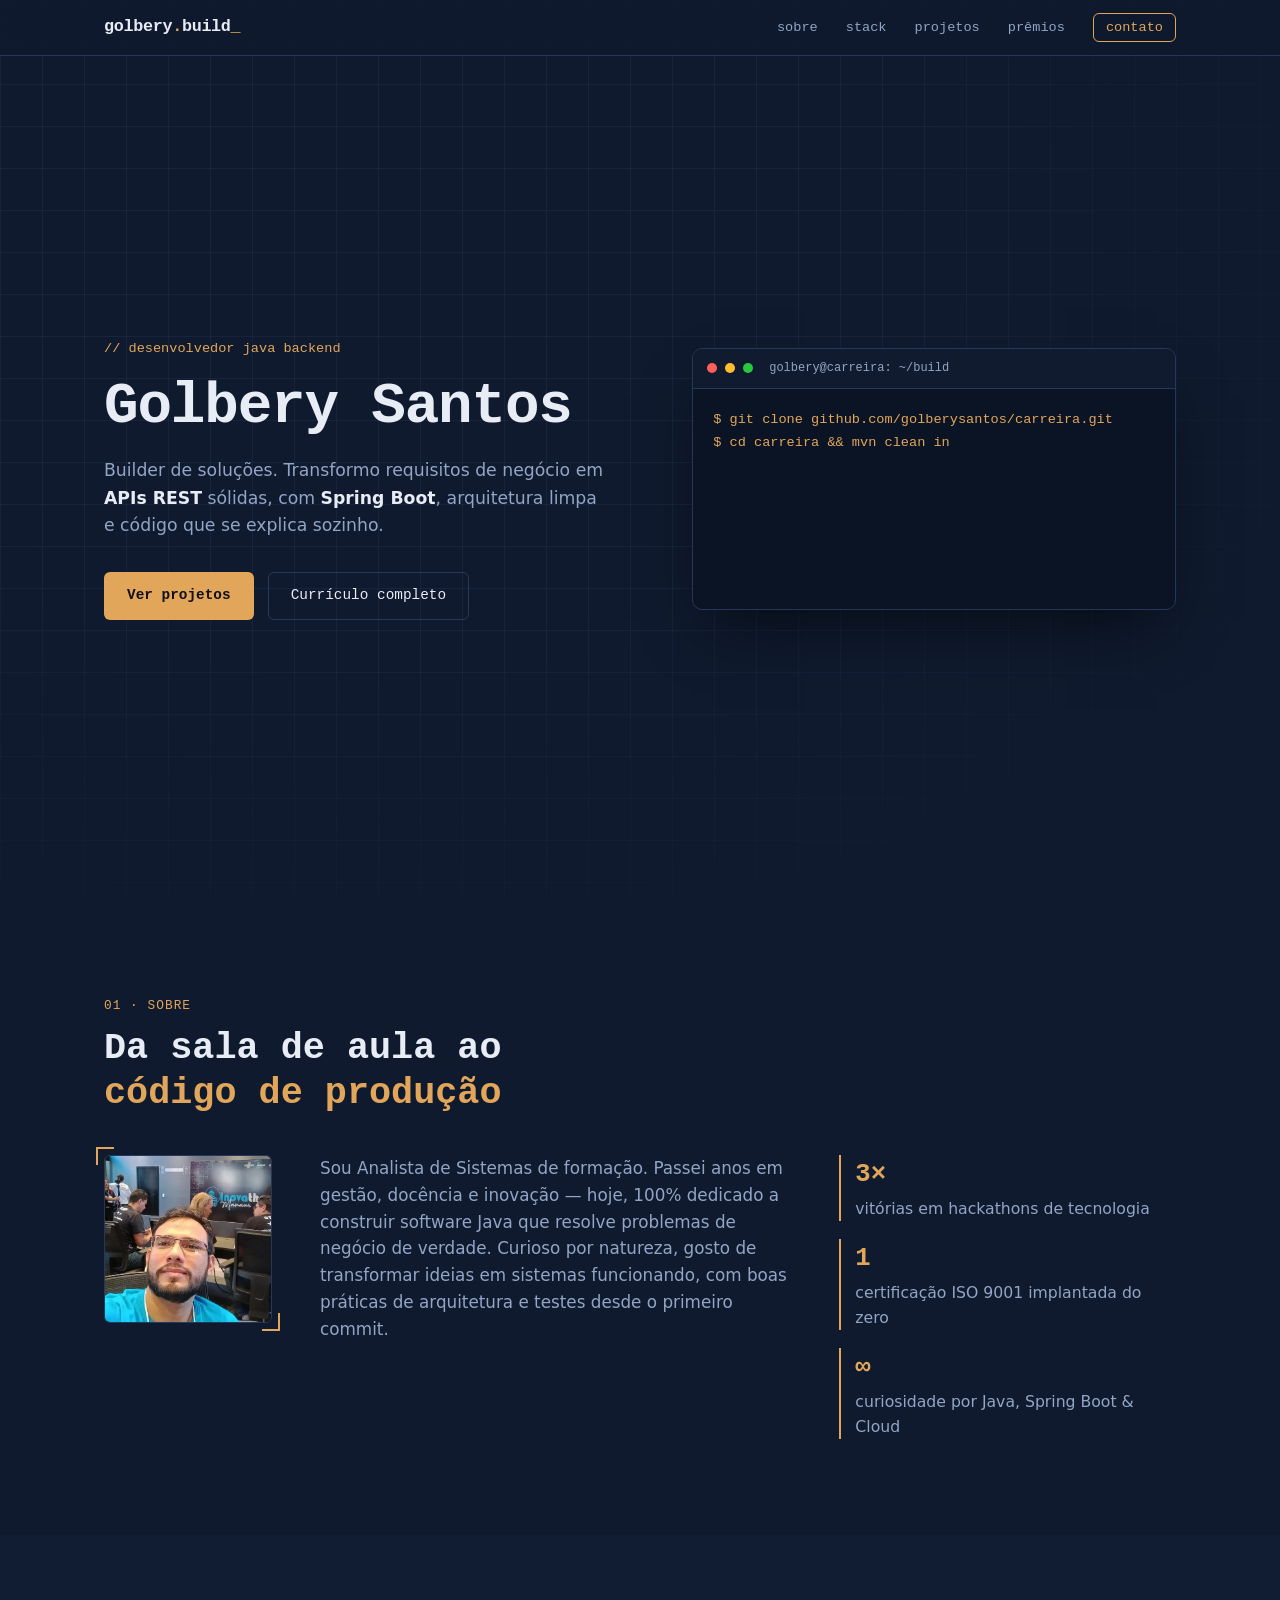
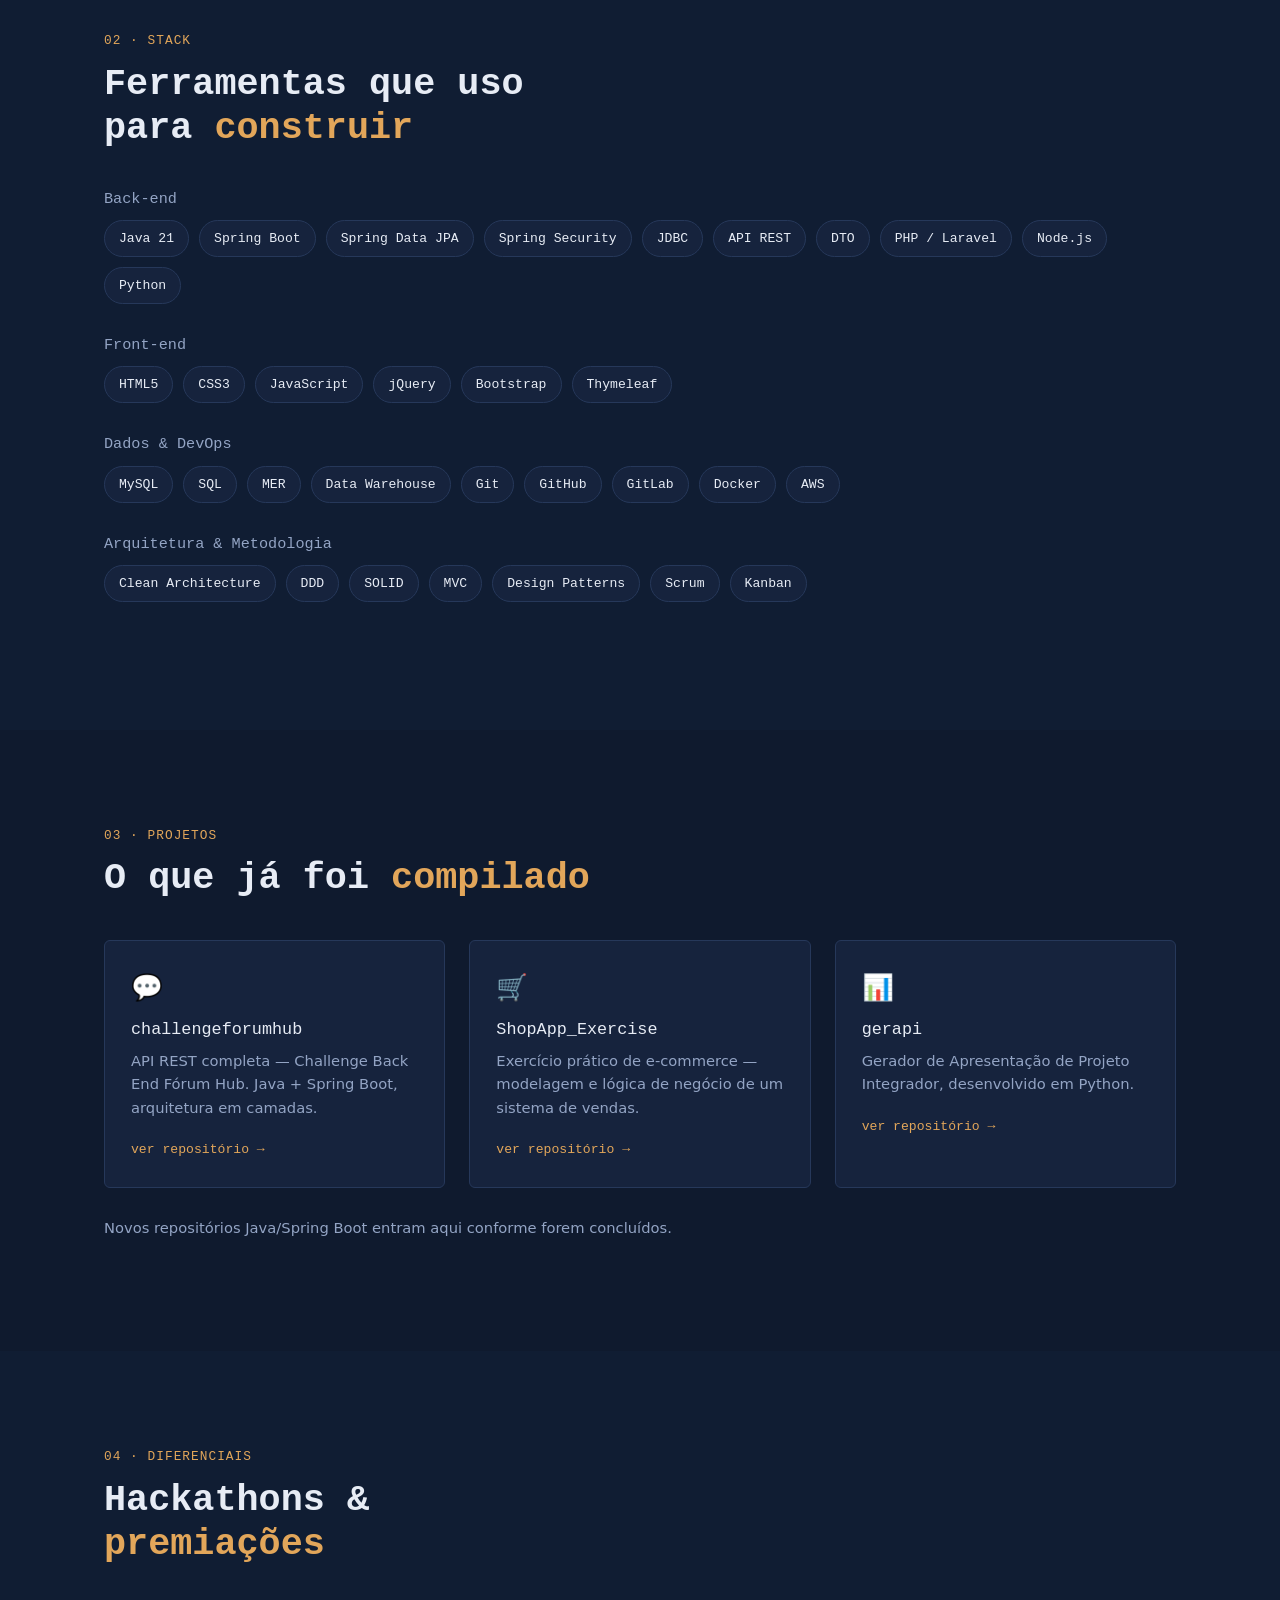
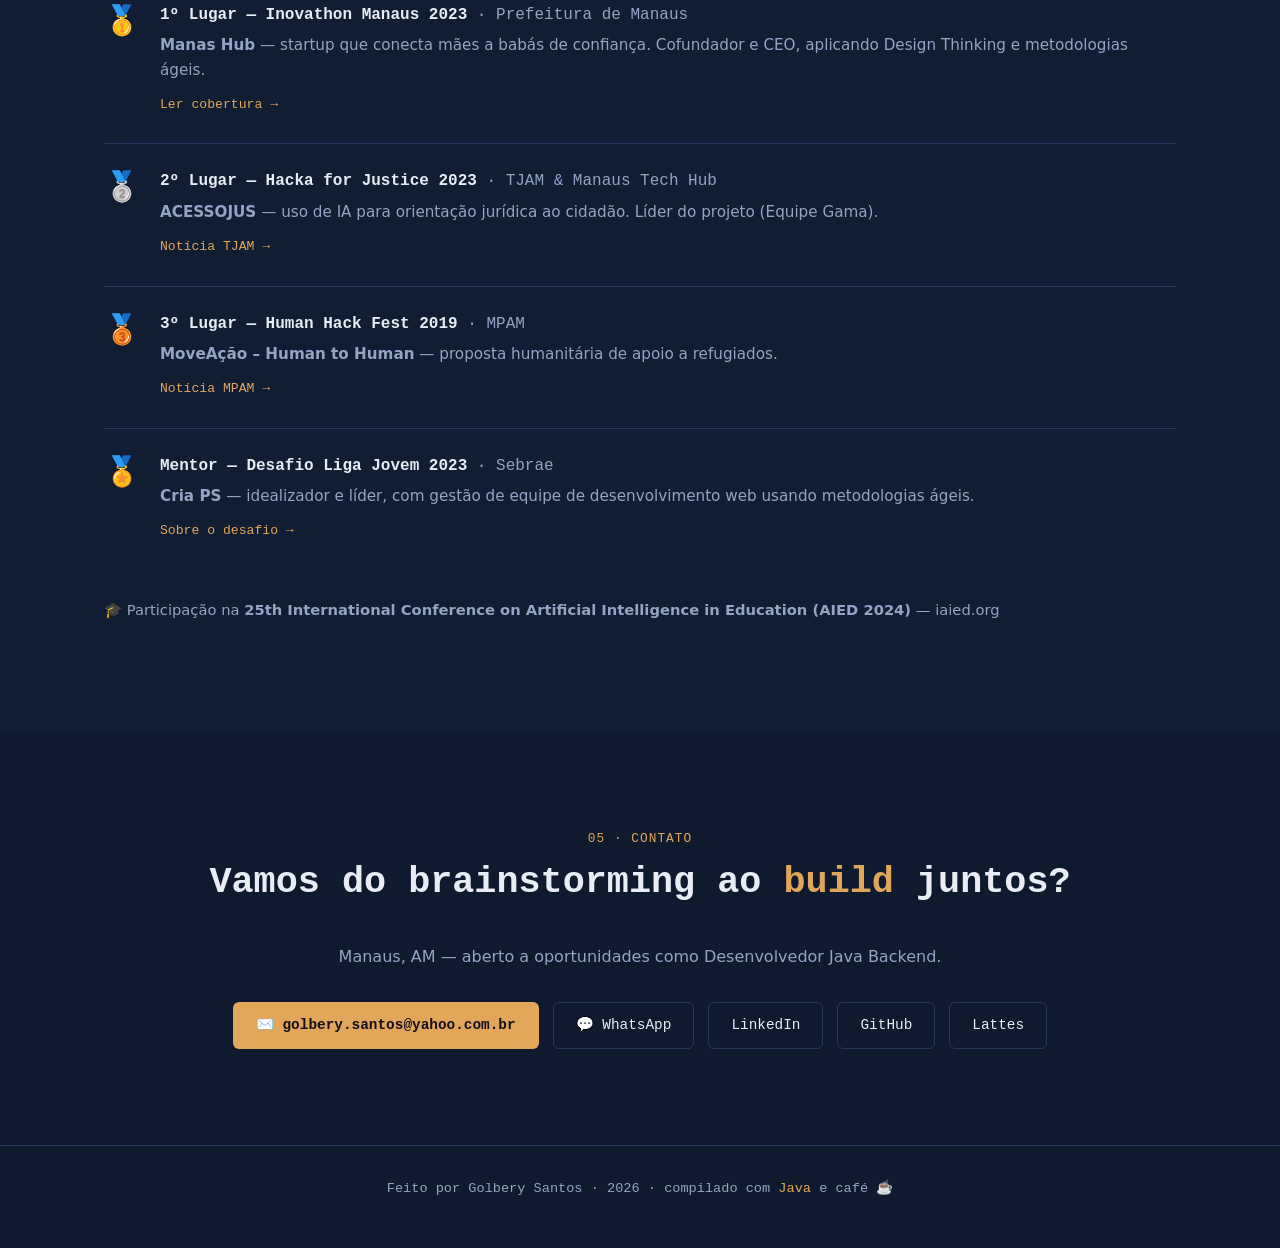
==== commit 037b37e4: "fix: botão menu não abre corrigido" ====
--- a/index.html
+++ b/index.html
@@ -28,7 +28,7 @@
 <nav class="site-nav" id="siteNav">
   <div class="nav-inner">
     <a href="#top" class="nav-brand">golbery<span class="dot">.</span>build<span class="cursor">_</span></a>
-    <button class="nav-toggle" id="navToggle" aria-label="Abrir menu">
+    <button type="button" class="nav-toggle" id="navToggle" aria-label="Abrir menu" aria-expanded="false" aria-controls="navLinks">
       <span></span><span></span><span></span>
     </button>
     <ul class="nav-links" id="navLinks">
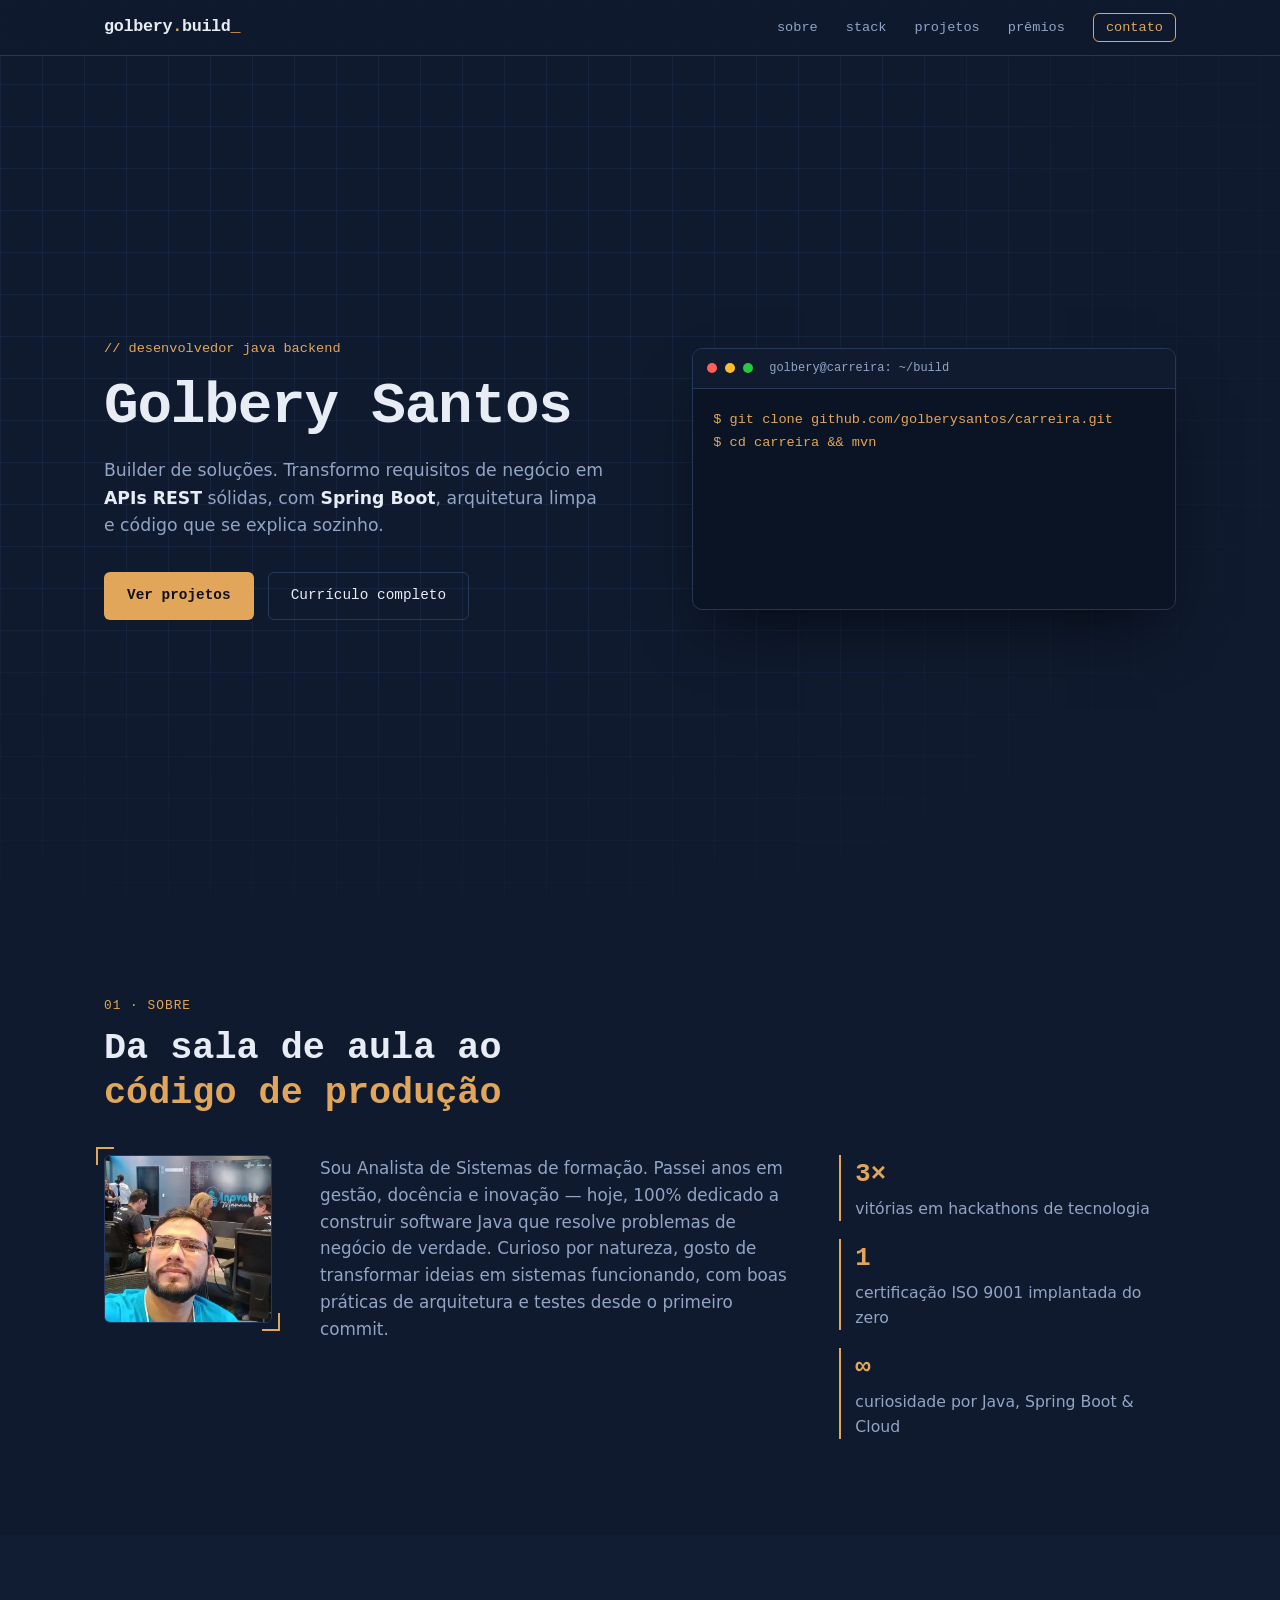
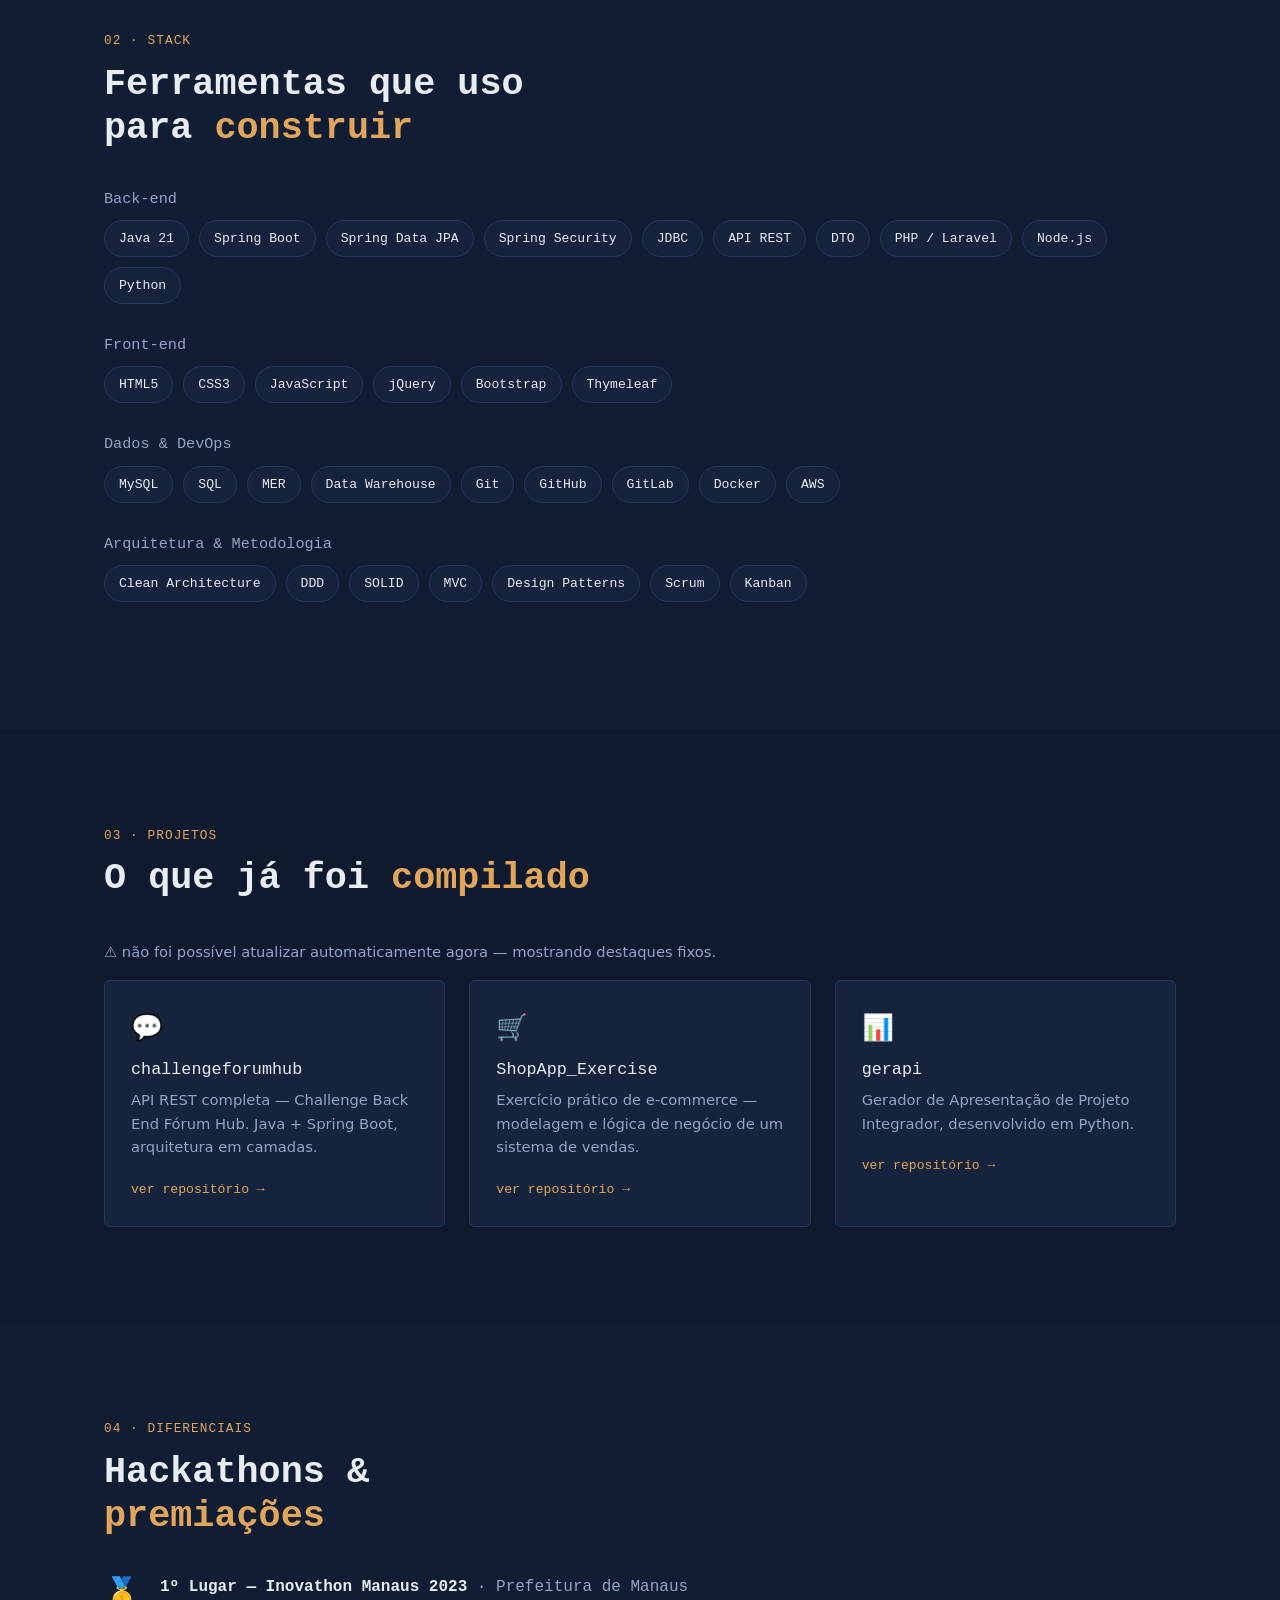
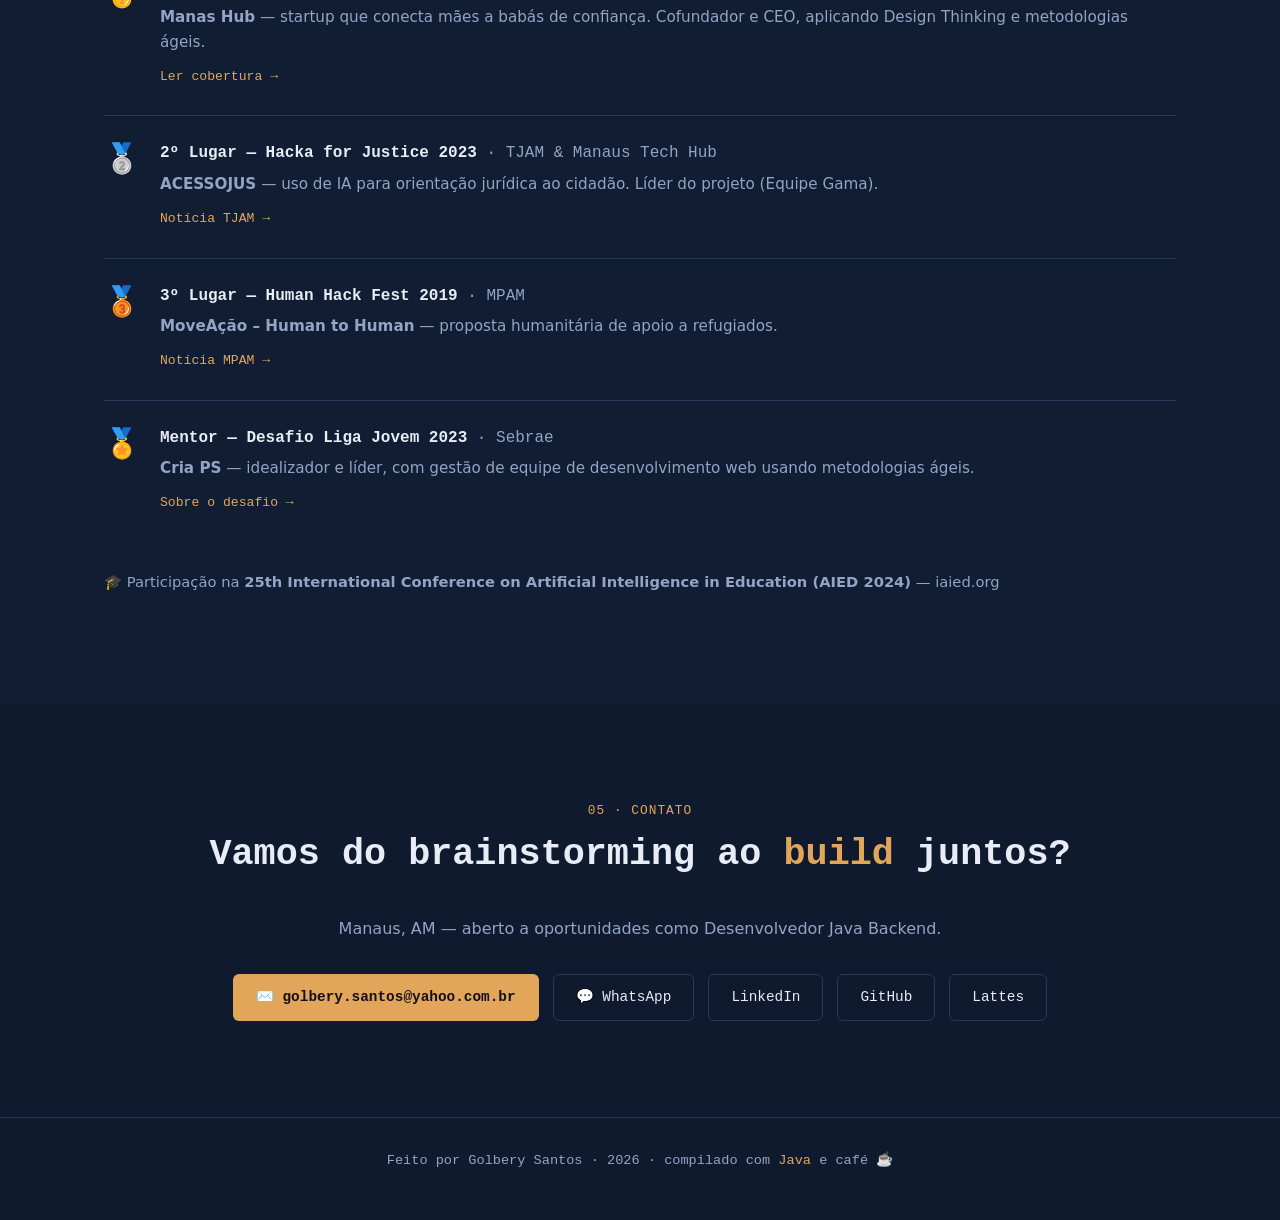
==== commit 1c8ea0fd: "feat: implementação do GitHub API" ====
--- a/index.html
+++ b/index.html
@@ -131,8 +131,9 @@
     <div class="container">
       <p class="section-label">03 · projetos</p>
       <h2 class="section-title">O que já foi <span class="accent">compilado</span></h2>
-
-      <div class="row g-4">
+      <p class="section-note" id="projectsStatus">🔄 carregando repositórios direto do GitHub…</p>
+
+      <div class="row g-4" id="projectsGrid">
         <div class="col-md-4">
           <a class="project-card" href="https://github.com/golberysantos/challengeforumhub" target="_blank" rel="noopener">
             <span class="project-icon">💬</span>
@@ -158,7 +159,6 @@
           </a>
         </div>
       </div>
-      <p class="section-note">Novos repositórios Java/Spring Boot entram aqui conforme forem concluídos.</p>
     </div>
   </section>
 
--- a/static/css/style.css
+++ b/static/css/style.css
@@ -341,6 +341,16 @@
   font-size: 0.82rem;
   color: var(--accent);
 }
+.project-lang{
+  display: inline-block;
+  font-family: var(--font-display);
+  font-size: 0.72rem;
+  color: var(--text-muted);
+  border: 1px solid var(--card-border);
+  border-radius: 999px;
+  padding: 3px 10px;
+  margin-bottom: 14px;
+}
 
 /* Prêmios */
 .awards{ display: flex; flex-direction: column; gap: 28px; }
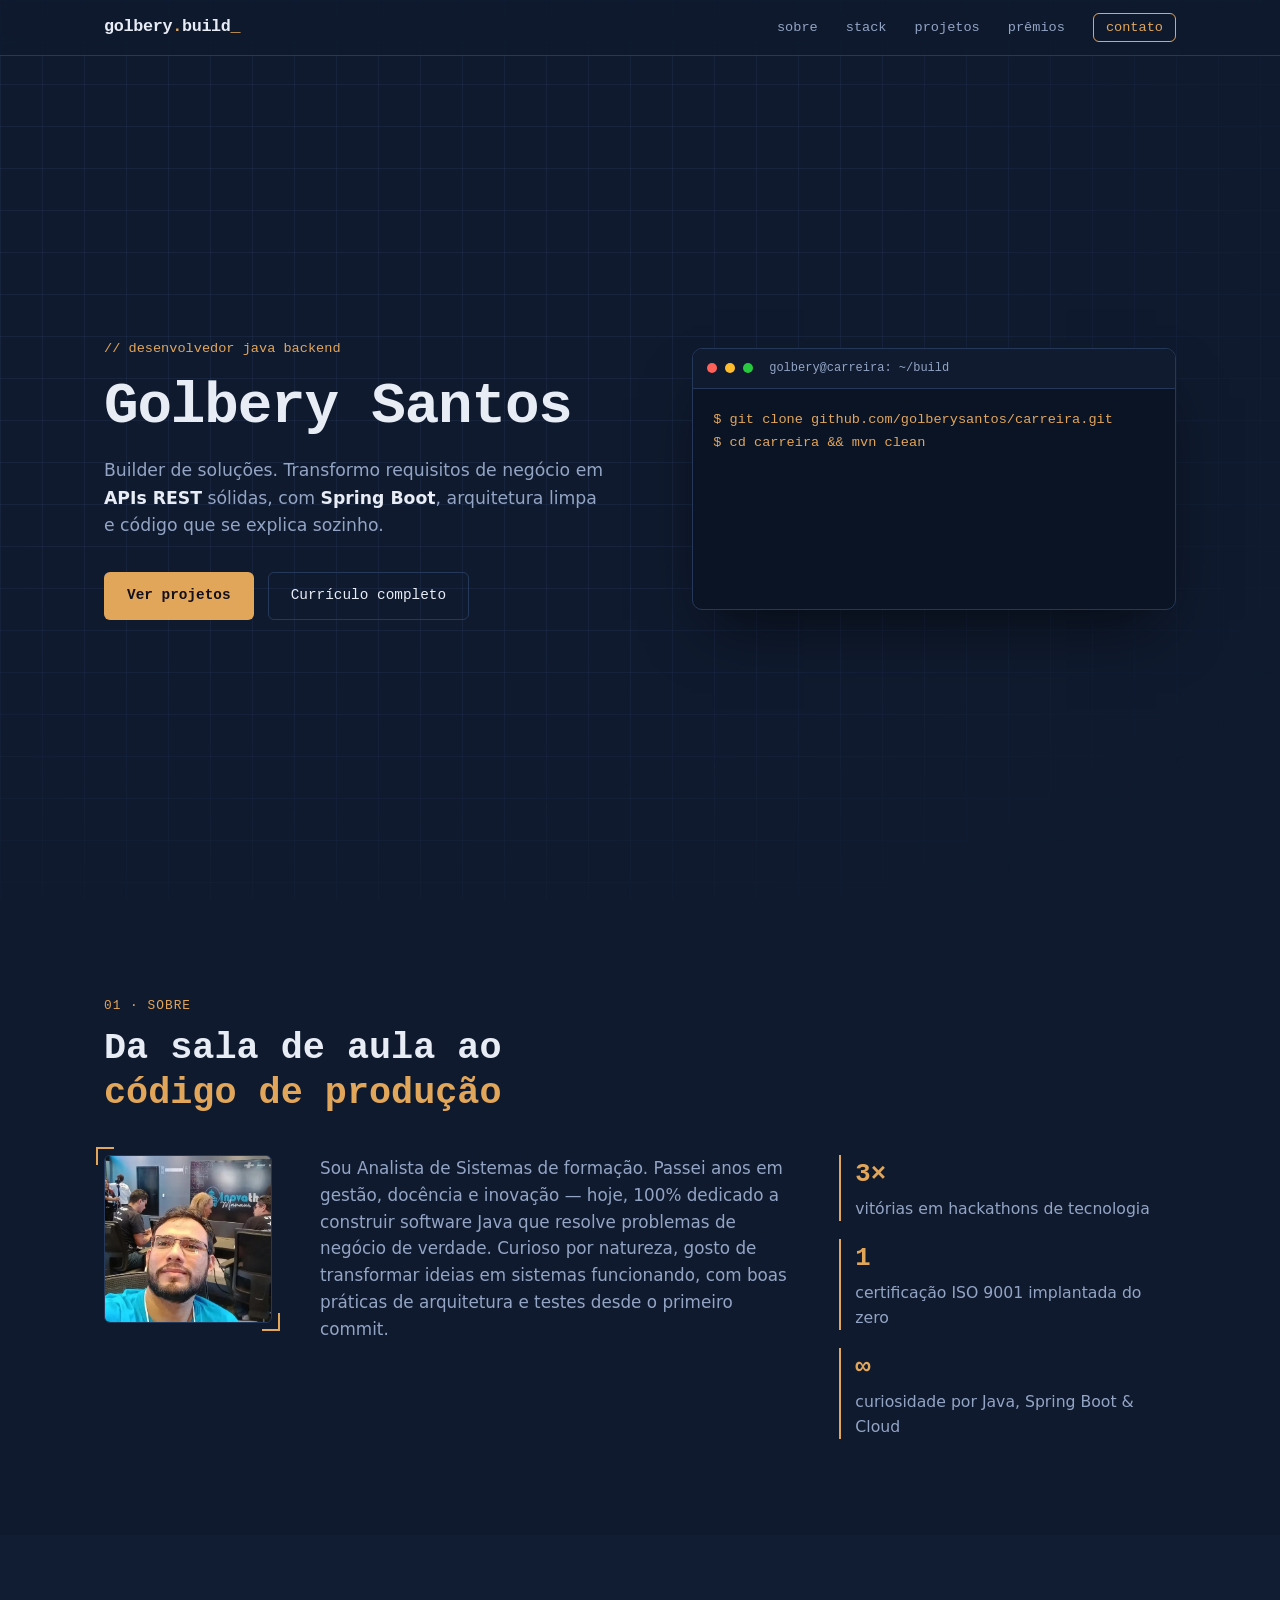
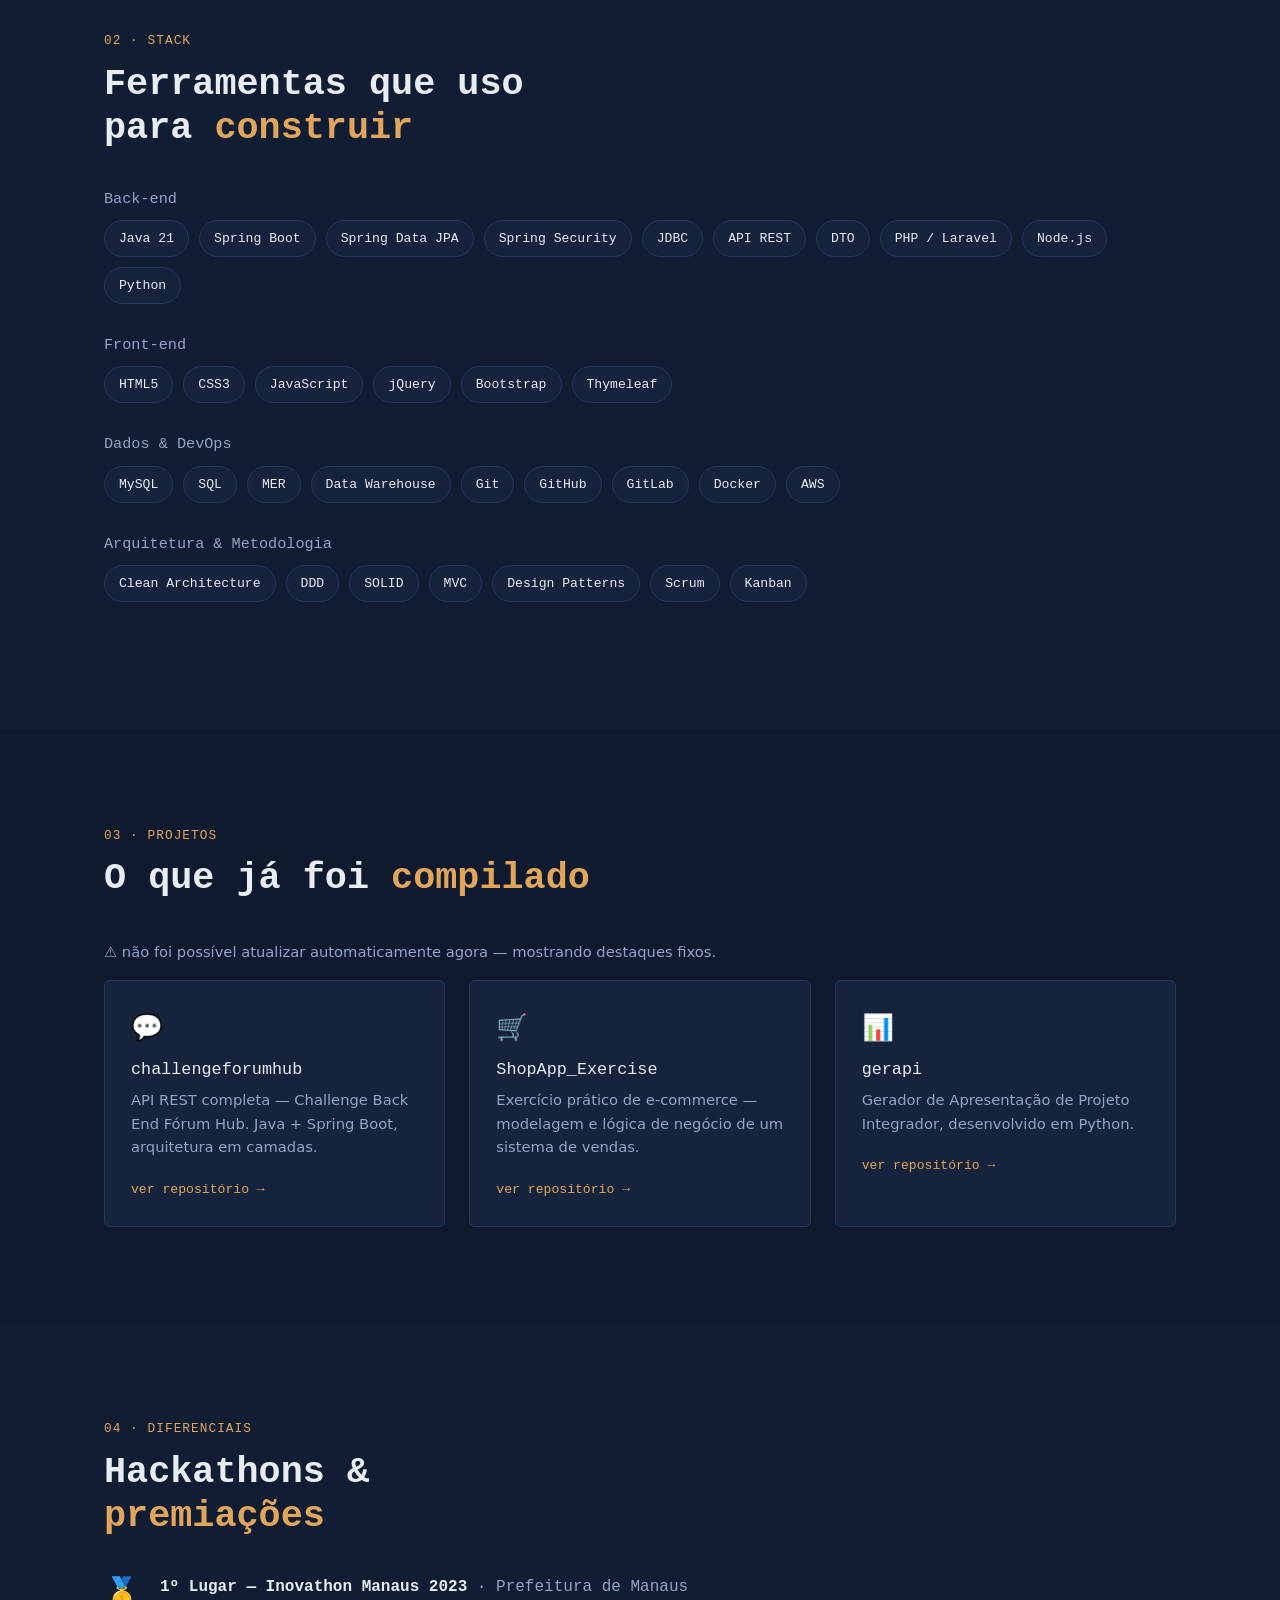
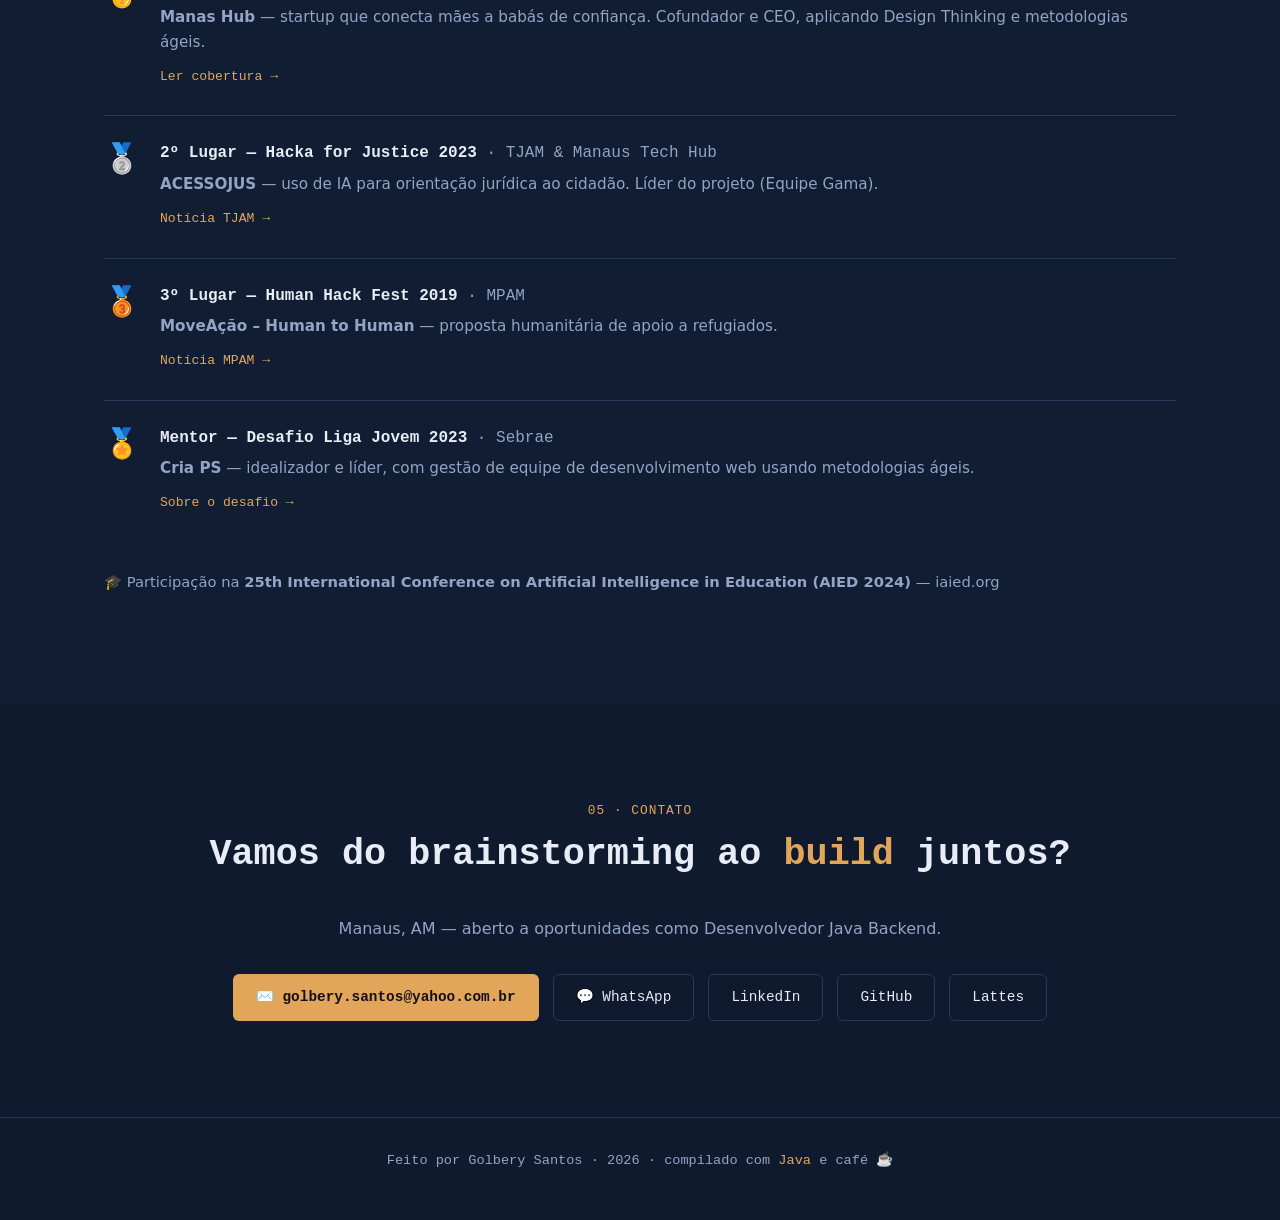
==== commit 7d80430f: "feat: curriculo em .html" ====
--- a/index.html
+++ b/index.html
@@ -51,7 +51,7 @@
       <p class="hero-sub">Builder de soluções. Transformo requisitos de negócio em <strong>APIs REST</strong> sólidas, com <strong>Spring Boot</strong>, arquitetura limpa e código que se explica sozinho.</p>
       <div class="hero-actions">
         <a href="#projetos" class="btn btn-accent">Ver projetos</a>
-        <a href="README.md" class="btn btn-outline">Currículo completo</a>
+        <a href="curriculo.html" class="btn btn-outline">Currículo completo</a>
       </div>
     </div>
 
@@ -232,4 +232,4 @@
 <script src="static/js/bootstrap/bootstrap.bundle.min.js"></script>
 <script src="static/js/main.js"></script>
 </body>
-</html>+</html>
